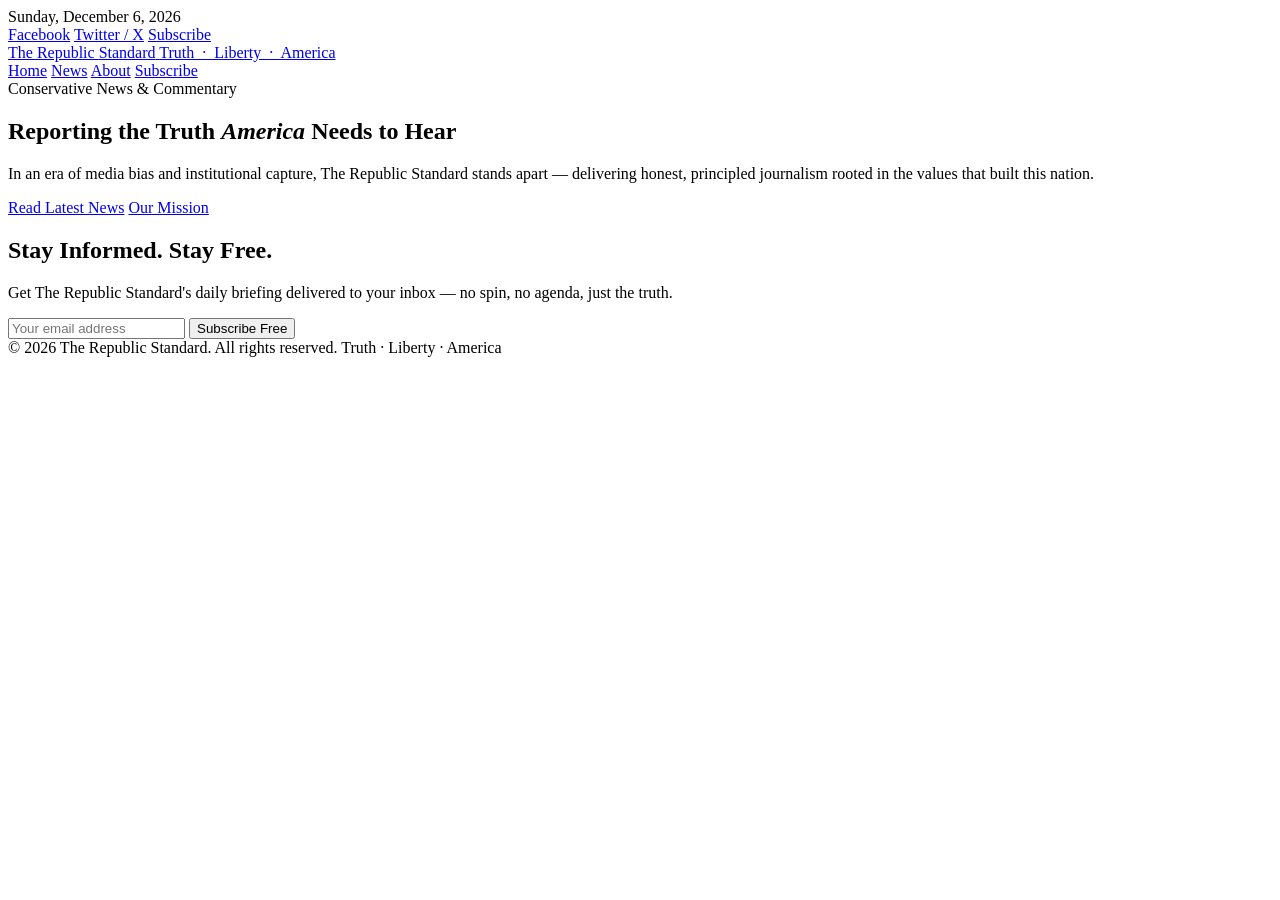
==== index.html @ 623a3241 "Add initial HTML structure for the website" ====
<!DOCTYPE html>
<html lang="en">
<head>
  <meta charset="UTF-8" />
  <meta name="viewport" content="width=device-width, initial-scale=1.0" />
  <title>The Republic Standard — Truth. Liberty. America.</title>
  <meta name="description" content="The Republic Standard delivers bold, unapologetic conservative news and commentary. Reporting the truth America needs to hear." />
  <meta property="og:title" content="The Republic Standard" />
  <meta property="og:description" content="Truth. Liberty. America." />
  <meta property="og:type" content="website" />
  <link rel="stylesheet" href="style.css" />
</head>
<body>

  <!-- TOP BAR -->
  <div class="top-bar">
    <div class="container">
      <span class="top-bar-date" id="topDate"></span>
      <div class="top-bar-social">
        <a href="https://www.facebook.com/TheRepublicStandard" target="_blank" rel="noopener">Facebook</a>
        <a href="https://twitter.com/RepublicStd" target="_blank" rel="noopener">Twitter / X</a>
        <a href="blog.html">Subscribe</a>
      </div>
    </div>
  </div>

  <!-- HEADER -->
  <header>
    <div class="header-inner">
      <a href="index.html" class="logo">
        <span class="logo-name">The Republic <span>Standard</span></span>
        <span class="logo-tagline">Truth &nbsp;·&nbsp; Liberty &nbsp;·&nbsp; America</span>
      </a>
      <nav id="mainNav">
        <a href="index.html" class="active">Home</a>
        <a href="blog.html">News</a>
        <a href="about.html">About</a>
        <a href="blog.html" class="nav-cta">Subscribe</a>
      </nav>
    </div>
  </header>

  <!-- HERO -->
  <section class="hero">
    <div class="container">
      <span class="hero-eyebrow">Conservative News &amp; Commentary</span>
      <h1>Reporting the Truth <em>America</em> Needs to Hear</h1>
      <div class="hero-divider"></div>
      <p class="hero-sub">In an era of media bias and institutional capture, The Republic Standard stands apart — delivering honest, principled journalism rooted in the values that built this nation.</p>
      <div class="hero-actions">
        <a href="blog.html" class="btn btn-primary">Read Latest News</a>
        <a href="about.html" class="btn btn-outline">Our Mission</a>
      </div>
    </div>
  </section>

  <!-- NEWSLETTER -->
  <section class="newsletter">
    <div class="container">
      <h2>Stay Informed. Stay Free.</h2>
      <p>Get The Republic Standard's daily briefing delivered to your inbox — no spin, no agenda, just the truth.</p>
      <form class="newsletter-form" onsubmit="e=>e.preventDefault()">
        <input type="email" placeholder="Your email address" required />
        <button type="submit">Subscribe Free</button>
      </form>
    </div>
  </section>

  <!-- FOOTER -->
  <footer>
    <div class="container">
      <div class="footer-bottom">
        <span>&copy; 2026 The Republic Standard. All rights reserved.</span>
        <span>Truth · Liberty · America</span>
      </div>
    </div>
  </footer>

  <script>
    document.getElementById('topDate').textContent = new Date().toLocaleDateString('en-US', { weekday:'long', year:'numeric', month:'long', day:'numeric' });
  </script>
</body>
</html>
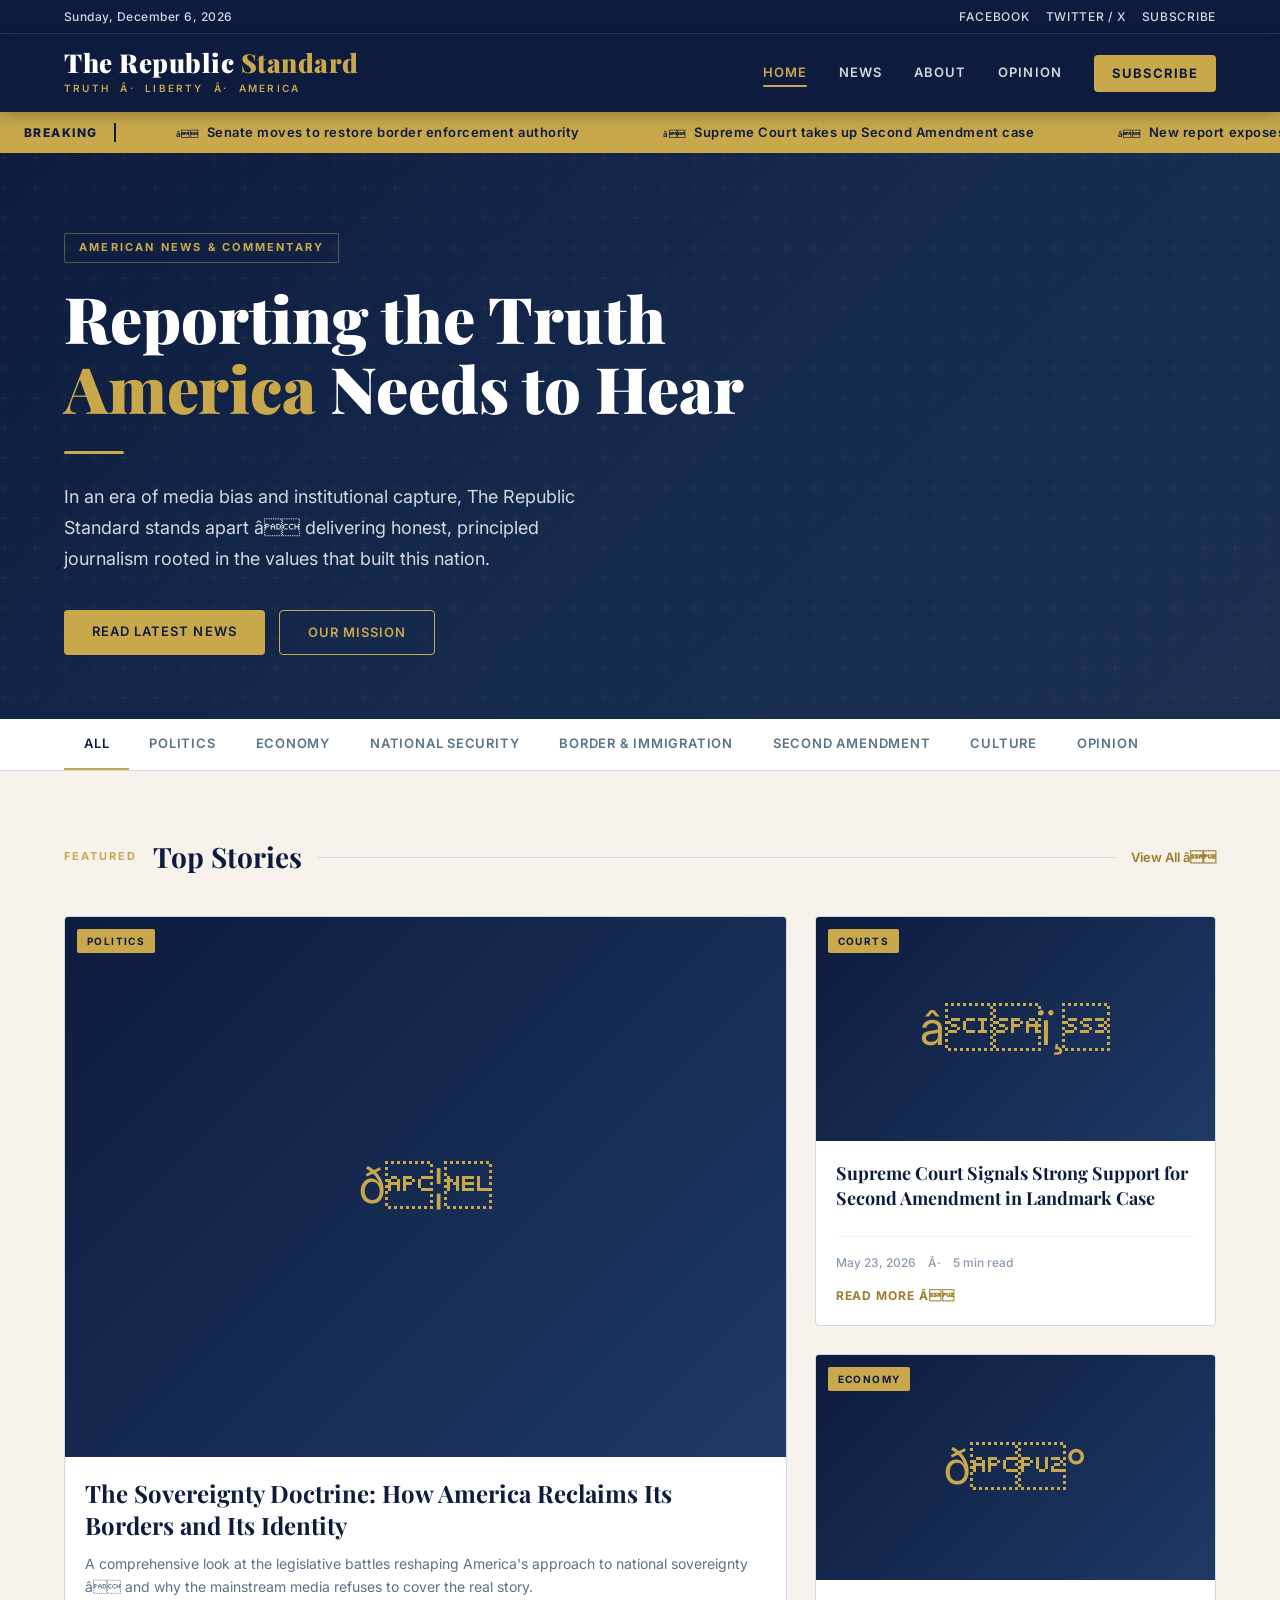
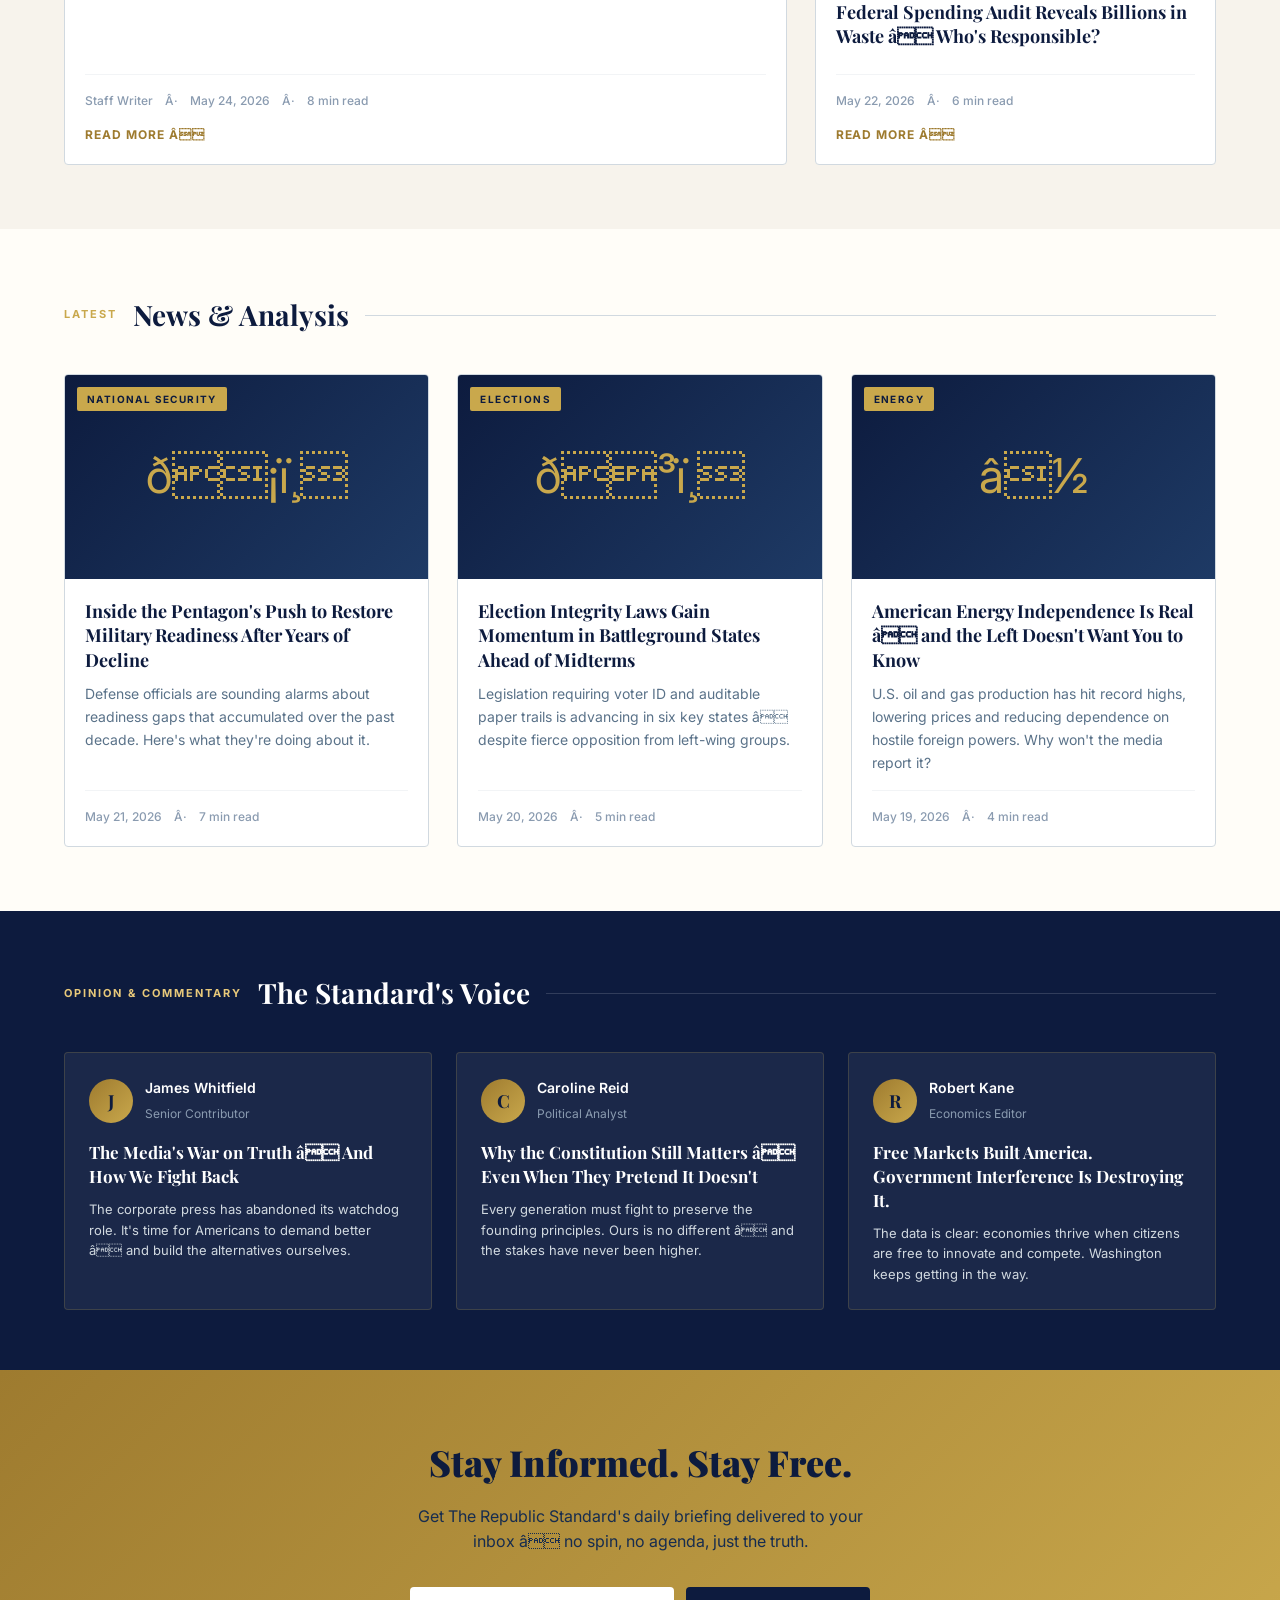
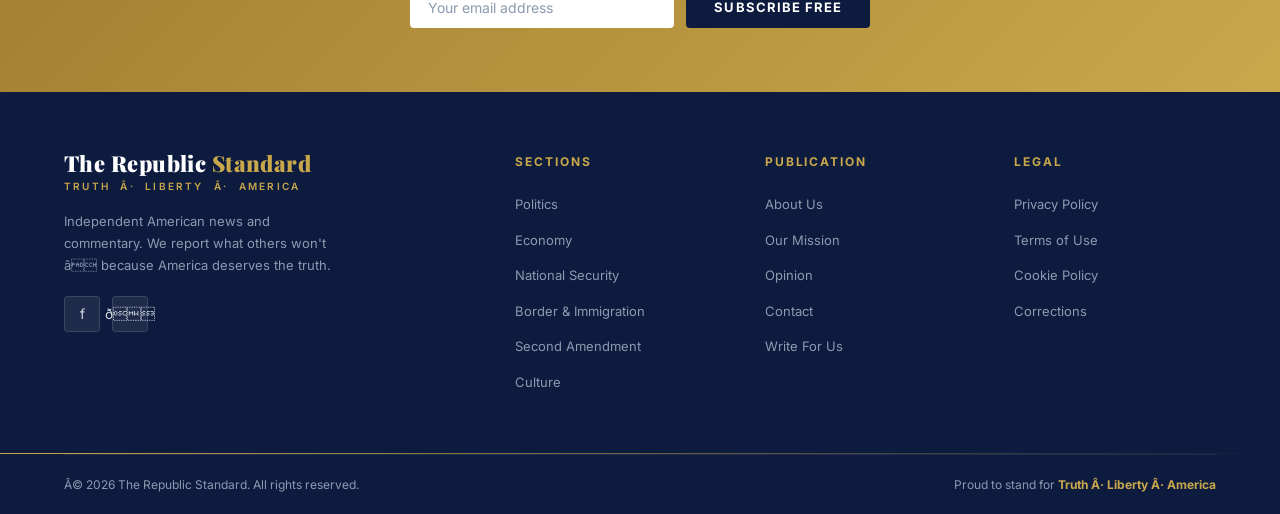
==== commit d9b0af02: "Revise HTML structure and content for clarity Updated title and description meta tags for clarity an" ====
--- a/index.html
+++ b/index.html
@@ -3,12 +3,14 @@
 <head>
   <meta charset="UTF-8" />
   <meta name="viewport" content="width=device-width, initial-scale=1.0" />
-  <title>The Republic Standard — Truth. Liberty. America.</title>
-  <meta name="description" content="The Republic Standard delivers bold, unapologetic conservative news and commentary. Reporting the truth America needs to hear." />
+  <title>The Republic Standard â Truth. Liberty. America.</title>
+  <meta name="description" content="The Republic Standard delivers bold, unapologetic American news and commentary. Reporting the truth America needs to hear." />
   <meta property="og:title" content="The Republic Standard" />
   <meta property="og:description" content="Truth. Liberty. America." />
   <meta property="og:type" content="website" />
   <link rel="stylesheet" href="style.css" />
+  <link rel="icon" href="data:image/svg+xml,<svg xmlns='http://www.w3.org/2000/svg' viewBox='0 0 100 100'><text y='.9em' font-size='90'>ð¦+</text></svg>" />
 </head>
 <body>
 
@@ -29,24 +31,50 @@
     <div class="header-inner">
       <a href="index.html" class="logo">
         <span class="logo-name">The Republic <span>Standard</span></span>
-        <span class="logo-tagline">Truth &nbsp;·&nbsp; Liberty &nbsp;·&nbsp; America</span>
+        <span class="logo-tagline">Truth &nbsp;Â·&nbsp; Liberty &nbsp;Â·&nbsp; America</span>
       </a>
+      <div class="hamburger" id="hamburger">
+        <span></span><span></span><span></span>
+      </div>
       <nav id="mainNav">
         <a href="index.html" class="active">Home</a>
         <a href="blog.html">News</a>
         <a href="about.html">About</a>
+        <a href="blog.html#opinion">Opinion</a>
         <a href="blog.html" class="nav-cta">Subscribe</a>
       </nav>
     </div>
   </header>
 
+  <!-- BREAKING TICKER -->
+  <div class="ticker">
+    <div style="display:flex;align-items:center;overflow:hidden;">
+      <span class="ticker-label">Breaking</span>
+      <div class="ticker-track" id="tickerTrack">
+        <span>Senate moves to restore border enforcement authority</span>
+        <span>Supreme Court takes up Second Amendment case</span>
+        <span>New report exposes government spending waste</span>
+        <span>Energy independence: U.S. production hits record high</span>
+        <span>Election integrity legislation advances in key states</span>
+        <span>Senate moves to restore border enforcement authority</span>
+        <span>Supreme Court takes up Second Amendment case</span>
+        <span>New report exposes government spending waste</span>
+        <span>Energy independence: U.S. production hits record high</span>
+        <span>Election integrity legislation advances in key states</span>
+      </div>
+    </div>
+  </div>
+
   <!-- HERO -->
   <section class="hero">
     <div class="container">
-      <span class="hero-eyebrow">Conservative News &amp; Commentary</span>
+      <span class="hero-eyebrow">American News &amp; Commentary</span>
       <h1>Reporting the Truth <em>America</em> Needs to Hear</h1>
       <div class="hero-divider"></div>
-      <p class="hero-sub">In an era of media bias and institutional capture, The Republic Standard stands apart — delivering honest, principled journalism rooted in the values that built this nation.</p>
+      <p class="hero-sub">
+        In an era of media bias and institutional capture, The Republic Standard stands apart â
+        delivering honest, principled journalism rooted in the values that built this nation.
+      </p>
       <div class="hero-actions">
         <a href="blog.html" class="btn btn-primary">Read Latest News</a>
         <a href="about.html" class="btn btn-outline">Our Mission</a>
@@ -54,12 +82,198 @@
     </div>
   </section>
 
+  <!-- CATEGORY TABS -->
+  <div class="cat-tabs">
+    <div class="cat-tabs-inner">
+      <div class="cat-tab active">All</div>
+      <div class="cat-tab">Politics</div>
+      <div class="cat-tab">Economy</div>
+      <div class="cat-tab">National Security</div>
+      <div class="cat-tab">Border & Immigration</div>
+      <div class="cat-tab">Second Amendment</div>
+      <div class="cat-tab">Culture</div>
+      <div class="cat-tab">Opinion</div>
+    </div>
+  </div>
+
+  <!-- FEATURED ARTICLES -->
+  <section class="section" style="background:var(--parchment)">
+    <div class="container">
+      <div class="section-header">
+        <span class="section-label">Featured</span>
+        <h2>Top Stories</h2>
+        <div class="section-header-line"></div>
+        <a href="blog.html" style="font-size:13px;font-weight:600;color:var(--gold-dark);white-space:nowrap;">View All â</a>
+      </div>
+
+      <div class="articles-grid featured-grid">
+        <!-- Main Feature -->
+        <div class="article-card featured-main">
+          <div class="article-img tall">
+            <div class="article-img-placeholder">ð¦+</div>
+            <span class="article-cat">Politics</span>
+          </div>
+          <div class="article-body">
+            <h3 class="large">The Sovereignty Doctrine: How America Reclaims Its Borders and Its Identity</h3>
+            <p>A comprehensive look at the legislative battles reshaping America's approach to national sovereignty â and why the mainstream media refuses to cover the real story.</p>
+            <div class="article-meta">
+              <span>Staff Writer</span>
+              <span class="dot"></span>
+              <span>May 24, 2026</span>
+              <span class="dot"></span>
+              <span>8 min read</span>
+            </div>
+            <a href="blog.html" class="read-more">Read More â</a>
+          </div>
+        </div>
+
+        <!-- Side Stories -->
+        <div class="article-card">
+          <div class="article-img">
+            <div class="article-img-placeholder">âï¸</div>
+            <span class="article-cat">Courts</span>
+          </div>
+          <div class="article-body">
+            <h3>Supreme Court Signals Strong Support for Second Amendment in Landmark Case</h3>
+            <div class="article-meta">
+              <span>May 23, 2026</span>
+              <span class="dot"></span>
+              <span>5 min read</span>
+            </div>
+            <a href="blog.html" class="read-more">Read More â</a>
+          </div>
+        </div>
+
+        <div class="article-card">
+          <div class="article-img">
+            <div class="article-img-placeholder">ð°</div>
+            <span class="article-cat">Economy</span>
+          </div>
+          <div class="article-body">
+            <h3>Federal Spending Audit Reveals Billions in Waste â Who's Responsible?</h3>
+            <div class="article-meta">
+              <span>May 22, 2026</span>
+              <span class="dot"></span>
+              <span>6 min read</span>
+            </div>
+            <a href="blog.html" class="read-more">Read More â</a>
+          </div>
+        </div>
+      </div>
+    </div>
+  </section>
+
+  <!-- LATEST NEWS GRID -->
+  <section class="section">
+    <div class="container">
+      <div class="section-header">
+        <span class="section-label">Latest</span>
+        <h2>News &amp; Analysis</h2>
+        <div class="section-header-line"></div>
+      </div>
+      <div class="articles-grid">
+        <div class="article-card">
+          <div class="article-img">
+            <div class="article-img-placeholder">ð¡ï¸</div>
+            <span class="article-cat">National Security</span>
+          </div>
+          <div class="article-body">
+            <h3>Inside the Pentagon's Push to Restore Military Readiness After Years of Decline</h3>
+            <p>Defense officials are sounding alarms about readiness gaps that accumulated over the past decade. Here's what they're doing about it.</p>
+            <div class="article-meta">
+              <span>May 21, 2026</span>
+              <span class="dot"></span>
+              <span>7 min read</span>
+            </div>
+          </div>
+        </div>
+        <div class="article-card">
+          <div class="article-img">
+            <div class="article-img-placeholder">ð³ï¸</div>
+            <span class="article-cat">Elections</span>
+          </div>
+          <div class="article-body">
+            <h3>Election Integrity Laws Gain Momentum in Battleground States Ahead of Midterms</h3>
+            <p>Legislation requiring voter ID and auditable paper trails is advancing in six key states â despite fierce opposition from left-wing groups.</p>
+            <div class="article-meta">
+              <span>May 20, 2026</span>
+              <span class="dot"></span>
+              <span>5 min read</span>
+            </div>
+          </div>
+        </div>
+        <div class="article-card">
+          <div class="article-img">
+            <div class="article-img-placeholder">â½</div>
+            <span class="article-cat">Energy</span>
+          </div>
+          <div class="article-body">
+            <h3>American Energy Independence Is Real â and the Left Doesn't Want You to Know</h3>
+            <p>U.S. oil and gas production has hit record highs, lowering prices and reducing dependence on hostile foreign powers. Why won't the media report it?</p>
+            <div class="article-meta">
+              <span>May 19, 2026</span>
+              <span class="dot"></span>
+              <span>4 min read</span>
+            </div>
+          </div>
+        </div>
+      </div>
+    </div>
+  </section>
+
+  <!-- OPINION STRIP -->
+  <section class="opinion-strip" id="opinion">
+    <div class="container">
+      <div class="section-header">
+        <span class="section-label">Opinion &amp; Commentary</span>
+        <h2>The Standard's Voice</h2>
+        <div class="section-header-line"></div>
+      </div>
+      <div class="opinion-grid">
+        <div class="opinion-card">
+          <div class="opinion-author">
+            <div class="author-avatar">J</div>
+            <div class="author-info">
+              <strong>James Whitfield</strong>
+              <span>Senior Contributor</span>
+            </div>
+          </div>
+          <h4>The Media's War on Truth â And How We Fight Back</h4>
+          <p>The corporate press has abandoned its watchdog role. It's time for Americans to demand better â and build the alternatives ourselves.</p>
+        </div>
+        <div class="opinion-card">
+          <div class="opinion-author">
+            <div class="author-avatar">C</div>
+            <div class="author-info">
+              <strong>Caroline Reid</strong>
+              <span>Political Analyst</span>
+            </div>
+          </div>
+          <h4>Why the Constitution Still Matters â Even When They Pretend It Doesn't</h4>
+          <p>Every generation must fight to preserve the founding principles. Ours is no different â and the stakes have never been higher.</p>
+        </div>
+        <div class="opinion-card">
+          <div class="opinion-author">
+            <div class="author-avatar">R</div>
+            <div class="author-info">
+              <strong>Robert Kane</strong>
+              <span>Economics Editor</span>
+            </div>
+          </div>
+          <h4>Free Markets Built America. Government Interference Is Destroying It.</h4>
+          <p>The data is clear: economies thrive when citizens are free to innovate and compete. Washington keeps getting in the way.</p>
+        </div>
+      </div>
+    </div>
+  </section>
+
   <!-- NEWSLETTER -->
   <section class="newsletter">
     <div class="container">
       <h2>Stay Informed. Stay Free.</h2>
-      <p>Get The Republic Standard's daily briefing delivered to your inbox — no spin, no agenda, just the truth.</p>
-      <form class="newsletter-form" onsubmit="e=>e.preventDefault()">
+      <p>Get The Republic Standard's daily briefing delivered to your inbox â no spin, no agenda, just the truth.</p>
+      <form class="newsletter-form" onsubmit="handleSubscribe(event)">
         <input type="email" placeholder="Your email address" required />
         <button type="submit">Subscribe Free</button>
       </form>
@@ -69,15 +283,78 @@
   <!-- FOOTER -->
   <footer>
     <div class="container">
+      <div class="footer-grid">
+        <div class="footer-brand">
+          <a href="index.html" class="logo">
+            <span class="logo-name">The Republic <span>Standard</span></span>
+            <span class="logo-tagline">Truth &nbsp;Â·&nbsp; Liberty &nbsp;Â·&nbsp; America</span>
+          </a>
+          <p>Independent American news and commentary. We report what others won't â because America deserves the truth.</p>
+          <div class="footer-social">
+            <a href="https://www.facebook.com/TheRepublicStandard" target="_blank" rel="noopener" title="Facebook">f</a>
+            <a href="https://twitter.com/RepublicStd" target="_blank" rel="noopener" title="Twitter/X">ð</a>
+          </div>
+        </div>
+        <div class="footer-col">
+          <h4>Sections</h4>
+          <ul>
+            <li><a href="blog.html">Politics</a></li>
+            <li><a href="blog.html">Economy</a></li>
+            <li><a href="blog.html">National Security</a></li>
+            <li><a href="blog.html">Border &amp; Immigration</a></li>
+            <li><a href="blog.html">Second Amendment</a></li>
+            <li><a href="blog.html">Culture</a></li>
+          </ul>
+        </div>
+        <div class="footer-col">
+          <h4>Publication</h4>
+          <ul>
+            <li><a href="about.html">About Us</a></li>
+            <li><a href="about.html#mission">Our Mission</a></li>
+            <li><a href="blog.html#opinion">Opinion</a></li>
+            <li><a href="about.html#contact">Contact</a></li>
+            <li><a href="about.html#contact">Write For Us</a></li>
+          </ul>
+        </div>
+        <div class="footer-col">
+          <h4>Legal</h4>
+          <ul>
+            <li><a href="#">Privacy Policy</a></li>
+            <li><a href="#">Terms of Use</a></li>
+            <li><a href="#">Cookie Policy</a></li>
+            <li><a href="#">Corrections</a></li>
+          </ul>
+        </div>
+      </div>
+    </div>
+    <div class="divider"></div>
+    <div class="container">
       <div class="footer-bottom">
-        <span>&copy; 2026 The Republic Standard. All rights reserved.</span>
-        <span>Truth · Liberty · America</span>
+        <span>Â© <span id="year"></span> The Republic Standard. All rights reserved.</span>
+        <span>Proud to stand for <strong style="color:var(--gold)">Truth Â· Liberty Â· America</strong></span>
       </div>
     </div>
   </footer>
 
   <script>
-    document.getElementById('topDate').textContent = new Date().toLocaleDateString('en-US', { weekday:'long', year:'numeric', month:'long', day:'numeric' });
+    // Date
+    const d = new Date();
+    document.getElementById('topDate').textContent = d.toLocaleDateString('en-US', { weekday:'long', year:'numeric', month:'long', day:'numeric' });
+    document.getElementById('year').textContent = d.getFullYear();
+
+    // Hamburger
+    document.getElementById('hamburger').addEventListener('click', () => {
+      document.getElementById('mainNav').classList.toggle('open');
+    });
+
+    // Subscribe
+    function handleSubscribe(e) {
+      e.preventDefault();
+      const btn = e.target.querySelector('button');
+      btn.textContent = 'â Subscribed!';
+      btn.style.background = '#162C4F';
+      setTimeout(() => { btn.textContent = 'Subscribe Free'; btn.style.background = ''; }, 3000);
+    }
   </script>
 </body>
 </html>
--- a/style.css
+++ b/style.css
@@ -0,0 +1,890 @@
+/* =============================================
+   THE REPUBLIC STANDARD â Global Stylesheet
+   ============================================= */
+
+@import url('https://fonts.googleapis.com/css2?family=Playfair+Display:ital,wght@0,400;0,600;0,700;0,900;1,400;1,700&family=Inter:wght@300;400;500;600;700&family=Source+Serif+4:ital,wght@0,400;0,600;1,400&display=swap');
+
+/* ---------- CSS Variables ---------- */
+:root {
+  --navy:       #0D1B3E;
+  --navy-mid:   #162C4F;
+  --navy-light: #1E3A65;
+  --gold:       #C9A84C;
+  --gold-light: #E8C97A;
+  --gold-dark:  #9E7B2F;
+  --parchment:  #F7F3EC;
+  --cream:      #FFFDF8;
+  --white:      #FFFFFF;
+  --gray-100:   #F2F4F6;
+  --gray-300:   #D1D9E0;
+  --gray-500:   #8A9BB0;
+  --gray-700:   #3D5166;
+  --text:       #1A2B3C;
+  --text-light: #5A7289;
+
+  --font-serif: 'Playfair Display', Georgia, 'Times New Roman', serif;
+  --font-body:  'Inter', system-ui, -apple-system, sans-serif;
+  --font-read:  'Source Serif 4', Georgia, serif;
+
+  --max-w: 1200px;
+  --radius: 4px;
+  --shadow: 0 2px 12px rgba(11,31,58,0.10);
+  --shadow-lg: 0 8px 32px rgba(11,31,58,0.16);
+}
+
+/* ---------- Reset ---------- */
+*, *::before, *::after { box-sizing: border-box; margin: 0; padding: 0; }
+html { scroll-behavior: smooth; }
+body {
+  font-family: var(--font-body);
+  background: var(--cream);
+  color: var(--text);
+  line-height: 1.6;
+  font-size: 16px;
+}
+img { max-width: 100%; height: auto; display: block; }
+a { color: inherit; text-decoration: none; }
+ul { list-style: none; }
+
+/* ---------- Utility ---------- */
+.container { max-width: var(--max-w); margin: 0 auto; padding: 0 24px; }
+.section-label {
+  font-family: var(--font-body);
+  font-size: 11px;
+  font-weight: 700;
+  letter-spacing: 0.18em;
+  text-transform: uppercase;
+  color: var(--gold);
+}
+.divider {
+  height: 1px;
+  background: linear-gradient(90deg, var(--gold) 0%, transparent 100%);
+  margin: 0;
+}
+.btn {
+  display: inline-block;
+  padding: 11px 28px;
+  font-family: var(--font-body);
+  font-size: 13px;
+  font-weight: 600;
+  letter-spacing: 0.08em;
+  text-transform: uppercase;
+  border-radius: var(--radius);
+  cursor: pointer;
+  transition: all 0.2s ease;
+  border: none;
+}
+.btn-primary {
+  background: var(--gold);
+  color: var(--navy);
+}
+.btn-primary:hover { background: var(--gold-light); transform: translateY(-1px); box-shadow: var(--shadow); }
+.btn-outline {
+  background: transparent;
+  color: var(--gold);
+  border: 1.5px solid var(--gold);
+}
+.btn-outline:hover { background: var(--gold); color: var(--navy); }
+.btn-white {
+  background: var(--white);
+  color: var(--navy);
+}
+.btn-white:hover { background: var(--gold); }
+
+/* ============================================================
+   TOP BAR (date + social strip)
+   ============================================================ */
+.top-bar {
+  background: var(--navy);
+  color: var(--gray-300);
+  font-size: 12px;
+  padding: 7px 0;
+  border-bottom: 1px solid var(--navy-light);
+}
+.top-bar .container {
+  display: flex;
+  justify-content: space-between;
+  align-items: center;
+}
+.top-bar-date { font-weight: 500; letter-spacing: 0.04em; }
+.top-bar-social { display: flex; gap: 16px; }
+.top-bar-social a {
+  color: var(--gray-300);
+  font-size: 12px;
+  font-weight: 500;
+  letter-spacing: 0.06em;
+  text-transform: uppercase;
+  transition: color 0.2s;
+}
+.top-bar-social a:hover { color: var(--gold); }
+
+/* ============================================================
+   HEADER / NAV
+   ============================================================ */
+header {
+  background: var(--navy);
+  position: sticky;
+  top: 0;
+  z-index: 100;
+  box-shadow: 0 2px 16px rgba(0,0,0,0.3);
+}
+.header-inner {
+  display: flex;
+  align-items: center;
+  justify-content: space-between;
+  padding: 16px 24px;
+  max-width: var(--max-w);
+  margin: 0 auto;
+}
+.logo {
+  display: flex;
+  flex-direction: column;
+  align-items: flex-start;
+}
+.logo-name {
+  font-family: var(--font-serif);
+  font-size: 26px;
+  font-weight: 900;
+  color: var(--white);
+  letter-spacing: 0.02em;
+  line-height: 1;
+}
+.logo-name span { color: var(--gold); }
+.logo-tagline {
+  font-size: 10px;
+  font-weight: 600;
+  letter-spacing: 0.22em;
+  text-transform: uppercase;
+  color: var(--gold);
+  margin-top: 4px;
+}
+nav { display: flex; gap: 32px; align-items: center; }
+nav a {
+  font-size: 13px;
+  font-weight: 600;
+  letter-spacing: 0.08em;
+  text-transform: uppercase;
+  color: var(--gray-300);
+  transition: color 0.2s;
+  position: relative;
+  padding-bottom: 2px;
+}
+nav a:hover, nav a.active { color: var(--gold); }
+nav a.active::after {
+  content: '';
+  position: absolute;
+  bottom: -2px;
+  left: 0; right: 0;
+  height: 2px;
+  background: var(--gold);
+  border-radius: 2px;
+}
+.nav-cta {
+  background: var(--gold) !important;
+  color: var(--navy) !important;
+  padding: 8px 18px;
+  border-radius: var(--radius);
+  font-weight: 700 !important;
+}
+.nav-cta:hover { background: var(--gold-light) !important; }
+.hamburger { display: none; flex-direction: column; gap: 5px; cursor: pointer; }
+.hamburger span { display: block; width: 24px; height: 2px; background: var(--white); border-radius: 2px; }
+
+/* ============================================================
+   HERO â HOMEPAGE
+   ============================================================ */
+.hero {
+  background: linear-gradient(135deg, var(--navy) 0%, var(--navy-mid) 60%, #1a2f50 100%);
+  padding: 80px 0 64px;
+  position: relative;
+  overflow: hidden;
+}
+.hero::before {
+  content: '';
+  position: absolute;
+  inset: 0;
+  background: url("data:image/svg+xml,%3Csvg width='60' height='60' viewBox='0 0 60 60' xmlns='http://www.w3.org/2000/svg'%3E%3Cg fill='none' fill-rule='evenodd'%3E%3Cg fill='%23C9A84C' fill-opacity='0.04'%3E%3Cpath d='M36 34v-4h-2v4h-4v2h4v4h2v-4h4v-2h-4zm0-30V0h-2v4h-4v2h4v4h2V6h4V4h-4zM6 34v-4H4v4H0v2h4v4h2v-4h4v-2H6zM6 4V0H4v4H0v2h4v4h2V6h4V4H6z'/%3E%3C/g%3E%3C/g%3E%3C/svg%3E");
+}
+.hero .container { position: relative; z-index: 1; }
+.hero-eyebrow {
+  display: inline-block;
+  font-size: 11px;
+  font-weight: 700;
+  letter-spacing: 0.2em;
+  text-transform: uppercase;
+  color: var(--gold);
+  border: 1px solid rgba(201,168,76,0.4);
+  padding: 5px 14px;
+  border-radius: 2px;
+  margin-bottom: 20px;
+}
+.hero h1 {
+  font-family: var(--font-serif);
+  font-size: clamp(36px, 5vw, 64px);
+  font-weight: 900;
+  color: var(--white);
+  line-height: 1.1;
+  max-width: 760px;
+  margin-bottom: 20px;
+}
+.hero h1 em { color: var(--gold); font-style: normal; }
+.hero-sub {
+  font-size: 18px;
+  color: var(--gray-300);
+  max-width: 540px;
+  line-height: 1.7;
+  margin-bottom: 36px;
+}
+.hero-actions { display: flex; gap: 14px; flex-wrap: wrap; }
+.hero-divider {
+  width: 60px;
+  height: 3px;
+  background: var(--gold);
+  margin: 28px 0;
+  border-radius: 2px;
+}
+
+/* ============================================================
+   BREAKING TICKER
+   ============================================================ */
+.ticker {
+  background: var(--gold);
+  color: var(--navy);
+  padding: 10px 0;
+  overflow: hidden;
+  white-space: nowrap;
+}
+.ticker-label {
+  display: inline-block;
+  font-weight: 800;
+  font-size: 12px;
+  letter-spacing: 0.12em;
+  text-transform: uppercase;
+  margin-right: 20px;
+  padding: 0 16px 0 24px;
+  border-right: 2px solid var(--navy);
+  color: var(--navy);
+}
+.ticker-track {
+  display: inline-block;
+  animation: ticker-scroll 30s linear infinite;
+  font-size: 13px;
+  font-weight: 600;
+  letter-spacing: 0.04em;
+}
+.ticker-track span { margin: 0 40px; }
+.ticker-track span::before { content: 'â '; font-size: 8px; margin-right: 6px; }
+@keyframes ticker-scroll {
+  0%   { transform: translateX(0); }
+  100% { transform: translateX(-50%); }
+}
+
+/* ============================================================
+   FEATURED SECTION
+   ============================================================ */
+.section { padding: 64px 0; }
+.section-header {
+  display: flex;
+  align-items: center;
+  gap: 16px;
+  margin-bottom: 36px;
+}
+.section-header h2 {
+  font-family: var(--font-serif);
+  font-size: 28px;
+  font-weight: 700;
+  color: var(--navy);
+}
+.section-header-line {
+  flex: 1;
+  height: 1px;
+  background: var(--gray-300);
+}
+
+/* Article Card */
+.articles-grid {
+  display: grid;
+  grid-template-columns: repeat(3, 1fr);
+  gap: 28px;
+}
+.articles-grid.featured-grid {
+  grid-template-columns: 1.8fr 1fr;
+  gap: 28px;
+}
+ .articles-grid.featured-grid .featured-main {
+  grid-row: span 2;
+}
+
+.article-card {
+  background: var(--white);
+  border: 1px solid var(--gray-300);
+  border-radius: var(--radius);
+  overflow: hidden;
+  transition: box-shadow 0.25s, transform 0.25s;
+  display: flex;
+  flex-direction: column;
+}
+
+.article-card:hover { box-shadow: var(--shadow-lg); transform: translateY(-2px); }
+
+.article-img {
+  width: 100%;
+  aspect-ratio: 16/9;
+  background: var(--navy);
+  position: relative;
+  overflow: hidden;
+}
+.article-img.tall { aspect-ratio: 4/3; }
+.article-img-placeholder {
+  width: 100%; height: 100%;
+  display: flex;
+  align-items: center;
+  justify-content: center;
+  font-size: 48px;
+  background: linear-gradient(135deg, var(--navy) 0%, var(--navy-light) 100%);
+  color: var(--gold);
+}
+.article-cat {
+  position: absolute;
+  top: 12px; left: 12px;
+  background: var(--gold);
+  color: var(--navy);
+  font-size: 10px;
+  font-weight: 700;
+  letter-spacing: 0.14em;
+  text-transform: uppercase;
+  padding: 4px 10px;
+  border-radius: 2px;
+}
+
+.article-body { padding: 20px; flex: 1; display: flex; flex-direction: column; }
+.article-body h3 {
+  font-family: var(--font-serif);
+  font-size: 18px;
+  font-weight: 700;
+  color: var(--navy);
+  line-height: 1.35;
+  margin-bottom: 10px;
+}
+.article-body h3.large { font-size: 24px; }
+.article-body p {
+  font-size: 14px;
+  color: var(--text-light);
+  line-height: 1.65;
+  flex: 1;
+}
+.article-meta {
+  display: flex;
+  align-items: center;
+  gap: 12px;
+  margin-top: 16px;
+  padding-top: 16px;
+  border-top: 1px solid var(--gray-100);
+  font-size: 12px;
+  color: var(--gray-500);
+  font-weight: 500;
+}
+.article-meta .dot::before { content: 'Â·'; margin-right: 0; }
+.read-more {
+  font-size: 12px;
+  font-weight: 700;
+  letter-spacing: 0.08em;
+  text-transform: uppercase;
+  color: var(--gold-dark);
+  margin-top: 14px;
+  display: inline-flex;
+  align-items: center;
+  gap: 6px;
+  transition: gap 0.2s;
+}
+.read-more:hover { gap: 10px; }
+
+/* ============================================================
+   OPINION / COLUMN STRIP
+5 ============================================================ */
+.opinion-strip {
+  background: var(--navy);
+  padding: 60px 0;
+}
+.opinion-strip .section-header h2 { color: var(--white); }
+.opinion-strip .section-header-line { background: rgba(255,255,255,0.15); }
+.opinion-strip .section-label { color: var(--gold-light); }
+
+.opinion-grid {
+  display: grid;
+  grid-template-columns: repeat(3, 1fr);
+  gap: 24px;
+}
+.opinion-card {
+  background: rgba(255,255,255,0.06);
+  border: 1px solid rgba(201,168,76,0.2);
+  border-radius: var(--radius);
+  padding: 24px;
+  transition: background 0.2s;
+}
+.opinion-card:hover { background: rgba(255,255,255,0.1); }
+.opinion-author {
+  display: flex;
+  align-items: center;
+  gap: 12px;
+  margin-bottom: 16px;
+}
+.author-avatar {
+  width: 44px; height: 44px;
+  border-radius: 50%;
+  background: linear-gradient(135deg, var(--gold-dark), var(--gold));
+  display: flex;
+  align-items: center;
+  justify-content: center;
+  font-family: var(--font-serif);
+  font-size: 18px;
+  font-weight: 700;
+  color: var(--navy);
+  flex-shrink: 0;
+}
+.author-info strong {
+  display: block;
+  font-size: 14px;
+  font-weight: 600;
+  color: var(--white);
+}
+.author-info span {
+  font-size: 12px;
+  color: var(--gray-500);
+}
+.opinion-card h4 {
+  font-family: var(--font-serif);
+  font-size: 17px;
+  font-weight: 700;
+  color: var(--white);
+  line-height: 1.4;
+  margin-bottom: 10px;
+}
+.opinion-card p { font-size: 13px; color: var(--gray-300); line-height: 1.6; }
+
+/* ============================================================
+   NEWSLETTER CTA
+   ============================================================ */
+.newsletter {
+  background: linear-gradient(135deg, var(--gold-dark) 0%, var(--gold) 100%);
+  padding: 64px 0;
+  text-align: center;
+}
+.newsletter h2 {
+  font-family: var(--font-serif);
+  font-size: 36px;
+  font-weight: 900;
+  color: var(--navy);
+  margin-bottom: 12px;
+}
+.newsletter p {
+  font-size: 16px;
+  color: var(--navy-mid);
+  margin-bottom: 32px;
+  max-width: 480px;
+  margin-left: auto;
+  margin-right: auto;
+}
+.newsletter-form {
+  display: flex;
+  gap: 12px;
+  max-width: 460px;
+  margin: 0 auto;
+  justify-content: center;
+}
+.newsletter-form input {
+  flex: 1;
+  padding: 12px 18px;
+  border: none;
+  border-radius: var(--radius);
+  font-size: 14px;
+  font-family: var(--font-body);
+  outline: none;
+}
+.newsletter-form input::placeholder { color: var(--gray-500); }
+.newsletter-form button {
+  padding: 12px 28px;
+  background: var(--navy);
+  color: var(--white);
+  border: none;
+  border-radius: var(--radius);
+  font-size: 13px;
+  font-weight: 700;
+  letter-spacing: 0.08em;
+  text-transform: uppercase;
+  cursor: pointer;
+  transition: background 0.2s;
+  font-family: var(--font-body);
+}
+.newsletter-form button:hover { background: var(--navy-light); }
+
+/* ============================================================
+   ABOUT PAGE
+   ============================================================ */
+.page-hero {
+  background: linear-gradient(135deg, var(--navy) 0%, var(--navy-mid) 100%);
+  padding: 72px 0;
+  text-align: center;
+}
+.page-hero .section-label { display: block; margin-bottom: 16px; }
+.page-hero h1 {
+  font-family: var(--font-serif);
+  font-size: clamp(32px, 5vw, 52px);
+  font-weight: 900;
+  color: var(--white);
+  margin-bottom: 16px;
+}
+.page-hero p {
+  font-size: 18px;
+  color: var(--gray-300);
+  max-width: 600px;
+  margin: 0 auto;
+  line-height: 1.7;
+}
+
+.about-content { padding: 80px 0; }
+.about-grid {
+  display: grid;
+  grid-template-columns: 1fr 1fr;
+  gap: 80px;
+  align-items: start;
+}
+.about-text h2 {
+  font-family: var(--font-serif);
+  font-size: 32px;
+  font-weight: 700;
+  color: var(--navy);
+  margin-bottom: 20px;
+  line-height: 1.2;
+}
+.about-text p {
+  font-family: var(--font-read);
+  font-size: 17px;
+  color: var(--text);
+  line-height: 1.8;
+  margin-bottom: 20px;
+}
+.about-text .gold-line {
+  width: 48px; height: 3px;
+  background: var(--gold);
+  margin-bottom: 28px;
+  border-radius: 2px;
+}
+
+.values-card {
+  background: var(--navy);
+  border-radius: var(--radius);
+  padding: 40px;
+  color: var(--white);
+}
+.values-card h3 {
+  font-family: var(--font-serif);
+  font-size: 22px;
+  color: var(--gold);
+  margin-bottom: 28px;
+}
+.value-item {
+  display: flex;
+  gap: 16px;
+  margin-bottom: 24px;
+  padding-bottom: 24px;
+  border-bottom: 1px solid rgba(255,255,255,0.1);
+}
+.value-item:last-child { border-bottom: none; margin-bottom: 0; padding-bottom: 0; }
+.value-icon {
+  width: 40px; height: 40px;
+  background: rgba(201,168,76,0.15);
+  border: 1px solid rgba(201,168,76,0.3);
+  border-radius: var(--radius);
+  display: flex;
+  align-items: center;
+  justify-content: center;
+  font-size: 18px;
+  flex-shrink: 0;
+}
+.value-item strong { display: block; font-size: 15px; font-weight: 600; color: var(--white); margin-bottom: 4px; }
+.value-item p { font-size: 13px; color: var(--gray-300); line-height: 1.5; margin: 0; }
+
+.mission-strip {
+  background: var(--parchment);
+  padding: 80px 0;
+  text-align: center;
+}
+.mission-strip blockquote {
+  font-family: var(--font-serif);
+  font-size: clamp(22px, 3vw, 36px);
+  font-weight: 700;
+  color: var(--navy);
+  max-width: 800px;
+  margin: 0 auto 24px;
+  line-height: 1.4;
+  font-style: italic;
+}
+.mission-strip cite {
+  font-size: 13px;
+  font-weight: 600;
+  letter-spacing: 0.14em;
+  text-transform: uppercase;
+  color: var(--gold-dark);
+  font-style: normal;
+}
+
+/* ============================================================
+   BLOG PAGE
+   ============================================================ */
+.blog-header {
+  background: linear-gradient(135deg, var(--navy) 0%, var(--navy-mid) 100%);
+  padding: 60px 0;
+}
+.blog-header h1 {
+  font-family: var(--font-serif);
+  font-size: 48px;
+  font-weight: 900;
+  color: var(--white);
+  margin-bottom: 8px;
+}
+.blog-header p { font-size: 16px; color: var(--gray-300); }
+
+.blog-layout {
+  padding: 60px 0;
+  display: grid;
+  grid-template-columns: 1fr 320px;
+  gap: 48px;
+  max-width: var(--max-w);
+  margin: 0 auto;
+  padding-left: 24px;
+  padding-right: 24px;
+}
+.blog-list { display: flex; flex-direction: column; gap: 28px; }
+.blog-card {
+  background: var(--white);
+  border: 1px solid var(--gray-300);
+  border-radius: var(--radius);
+  display: grid;
+  grid-template-columns: 240px 1fr;
+  overflow: hidden;
+  transition: box-shadow 0.25s, transform 0.25s;
+}
+.blog-card:hover { box-shadow: var(--shadow-lg); transform: translateY(-2px); }
+.blog-card-img {
+  background: var(--navy);
+  min-height: 180px;
+  display: flex;
+  align-items: center;
+  justify-content: center;
+  font-size: 42px;
+  color: var(--gold);
+}
+.blog-card-body { padding: 24px; }
+.blog-card-cat {
+  font-size: 11px;
+  font-weight: 700;
+  letter-spacing: 0.14em;
+  text-transform: uppercase;
+  color: var(--gold-dark);
+  margin-bottom: 8px;
+}
+.blog-card-body h2 {
+  font-family: var(--font-serif);
+  font-size: 22px;
+  font-weight: 700;
+  color: var(--navy);
+  line-height: 1.3;
+  margin-bottom: 10px;
+}
+.blog-card-body p {
+  font-size: 14px;
+  color: var(--text-light);
+  line-height: 1.65;
+  margin-bottom: 16px;
+}
+.blog-card-meta { font-size: 12px; color: var(--gray-500); display: flex; gap: 12px; flex-wrap: wrap; }
+
+/* Sidebar */
+.sidebar {}
+.sidebar-widget {
+  background: var(--white);
+  border: 1px solid var(--gray-300);
+  border-radius: var(--radius);
+  padding: 24px;
+  margin-bottom: 24px;
+}
+.sidebar-widget h3 {
+  font-family: var(--font-serif);
+  font-size: 18px;
+  font-weight: 700;
+  color: var(--navy);
+  margin-bottom: 4px;
+}
+.sidebar-divider {
+  width: 32px; height: 2px;
+  background: var(--gold);
+  margin: 10px 0 18px;
+  border-radius: 1px;
+}
+.sidebar-cat {
+  display: flex;
+  justify-content: space-between;
+  align-items: center;
+  padding: 10px 0;
+  border-bottom: 1px solid var(--gray-100);
+  font-size: 14px;
+  color: var(--navy);
+  font-weight: 500;
+  cursor: pointer;
+}
+.sidebar-cat:last-child { border-bottom: none; }
+.sidebar-cat span { font-size: 12px; color: var(--gray-500); }
+.sidebar-cat:hover { color: var(--gold-dark); }
+
+.sidebar-newsletter { background: var(--navy); color: var(--white); }
+.sidebar-newsletter h3 { color: var(--gold); }
+.sidebar-newsletter p { font-size: 13px; color: var(--gray-300); line-height: 1.5; margin-bottom: 14px; }
+.sidebar-newsletter input {
+  width: 100%;
+  padding: 10px 14px;
+  background: rgba(255,255,255,0.1);
+  border: 1px solid rgba(201,168,76,0.3);
+  border-radius: var(--radius);
+  color: var(--white);
+  font-size: 13px;
+  font-family: var(--font-body);
+  margin-bottom: 10px;
+  outline: none;
+}
+.sidebar-newsletter input::placeholder { color: var(--gray-500); }
+.sidebar-newsletter button {
+  width: 100%;
+  padding: 10px;
+  background: var(--gold);
+  border: none;
+  border-radius: var(--radius);
+  color: var(--navy);
+  font-size: 12px;
+  font-weight: 700;
+  letter-spacing: 0.1em;
+  text-transform: uppercase;
+  cursor: pointer;
+  font-family: var(--font-body);
+}
+
+/* ============================================================
+   FOOTER
+   ============================================================ */
+footer {
+  background: var(--navy);
+  color: var(--gray-300);
+  padding: 60px 0 0;
+}
+.footer-grid {
+  display: grid;
+  grid-template-columns: 2fr 1fr 1fr 1fr;
+  gap: 48px;
+  margin-bottom: 48px;
+}
+.footer-brand .logo-name { font-size: 22px; }
+.footer-brand p {
+  font-size: 13px;
+  color: var(--gray-500);
+  line-height: 1.7;
+  margin: 16px 0 20px;
+  max-width: 280px;
+}
+.footer-social { display: flex; gap: 12px; }
+.footer-social a {
+  width: 36px; height: 36px;
+  background: rgba(255,255,255,0.07);
+  border: 1px solid rgba(255,255,255,0.12);
+  border-radius: var(--radius);
+  display: flex;
+  align-items: center;
+  justify-content: center;
+  font-size: 14px;
+  color: var(--gray-300);
+  transition: all 0.2s;
+}
+.footer-social a:hover { background: var(--gold); color: var(--navy); border-color: var(--gold); }
+
+.footer-col h4 {
+  font-size: 12px;
+  font-weight: 700;
+  letter-spacing: 0.16em;
+  text-transform: uppercase;
+  color: var(--gold);
+  margin-bottom: 20px;
+}
+.footer-col ul li { margin-bottom: 10px; }
+.footer-col ul li a {
+  font-size: 13px;
+  color: var(--gray-500);
+  transition: color 0.2s;
+}
+.footer-col ul li a:hover { color: var(--gold); }
+
+.footer-bottom {
+  border-top: 1px solid rgba(255,255,255,0.08);
+  padding: 20px 0;
+  display: flex;
+  justify-content: space-between;
+  align-items: center;
+  font-size: 12px;
+  color: var(--gray-500);
+}
+.footer-bottom a { color: var(--gray-500); transition: color 0.2s;
+}
+.footer-bottom a:hover { color: var(--gold); }
+
+/* ============================================================
+   CATEGORY TABS
+   ============================================================ */
+.cat-tabs {
+  background: var(--white);
+  border-bottom: 1px solid var(--gray-300);
+  overflow-x: auto;
+}
+ .cat-tabs-inner {
+  display: flex;
+  gap: 0;
+  max-width: var(--max-w);
+  margin: 0 auto;
+  padding: 0 24px;
+}
+.cat-tab {
+  padding: 14px 20px;
+  font-size: 13px;
+  font-weight: 600;
+  letter-spacing: 0.06em;
+  text-transform: uppercase;
+  color: var(--text-light);
+  border-bottom: 2px solid transparent;
+  cursor: pointer;
+  transition: all 0.2s;
+  white-space: nowrap;
+}
+.cat-tab:hover { color: var(--navy); }
+.cat-tab.active { color: var(--navy); border-bottom-color: var(--gold); }
+
+/* ============================================================
+   RESPONSIVE
+   ============================================================ */
+@media (max-width: 960px) {
+  .articles-grid { grid-template-columns: 1fr 1fr; }
+  .articles-grid.featured-grid { grid-template-columns: 1fr; }
+  .opinion-grid { grid-template-columns: 1fr 1fr; }
+  .footer-grid { grid-template-columns: 1fr 1fr; }
+  .about-grid { grid-template-columns: 1fr; gap: 40px; }
+  .blog-layout { grid-template-columns: 1fr; }
+  .blog-card { grid-template-columns: 1fr; }
+  .blog-card-img { min-height: 200px; }
+}
+@media (max-width: 640px) {
+  .articles-grid { grid-template-columns: 1fr; }
+  .opinion-grid { grid-template-columns: 1fr; }
+  .footer-grid { grid-template-columns: 1fr; gap: 32px; }
+  .header-inner { flex-wrap: wrap; gap: 16px; }
+  nav { display: none; }
+  nav.open { display: flex; flex-direction: column; gap: 16px; width: 100%; padding: 16px 0; }
+  .hamburger { display: flex; }
+  .newsletter-form { flex-direction: column; }
+  top-bar .container { flex-direction: column; gap: 6px; }
+}
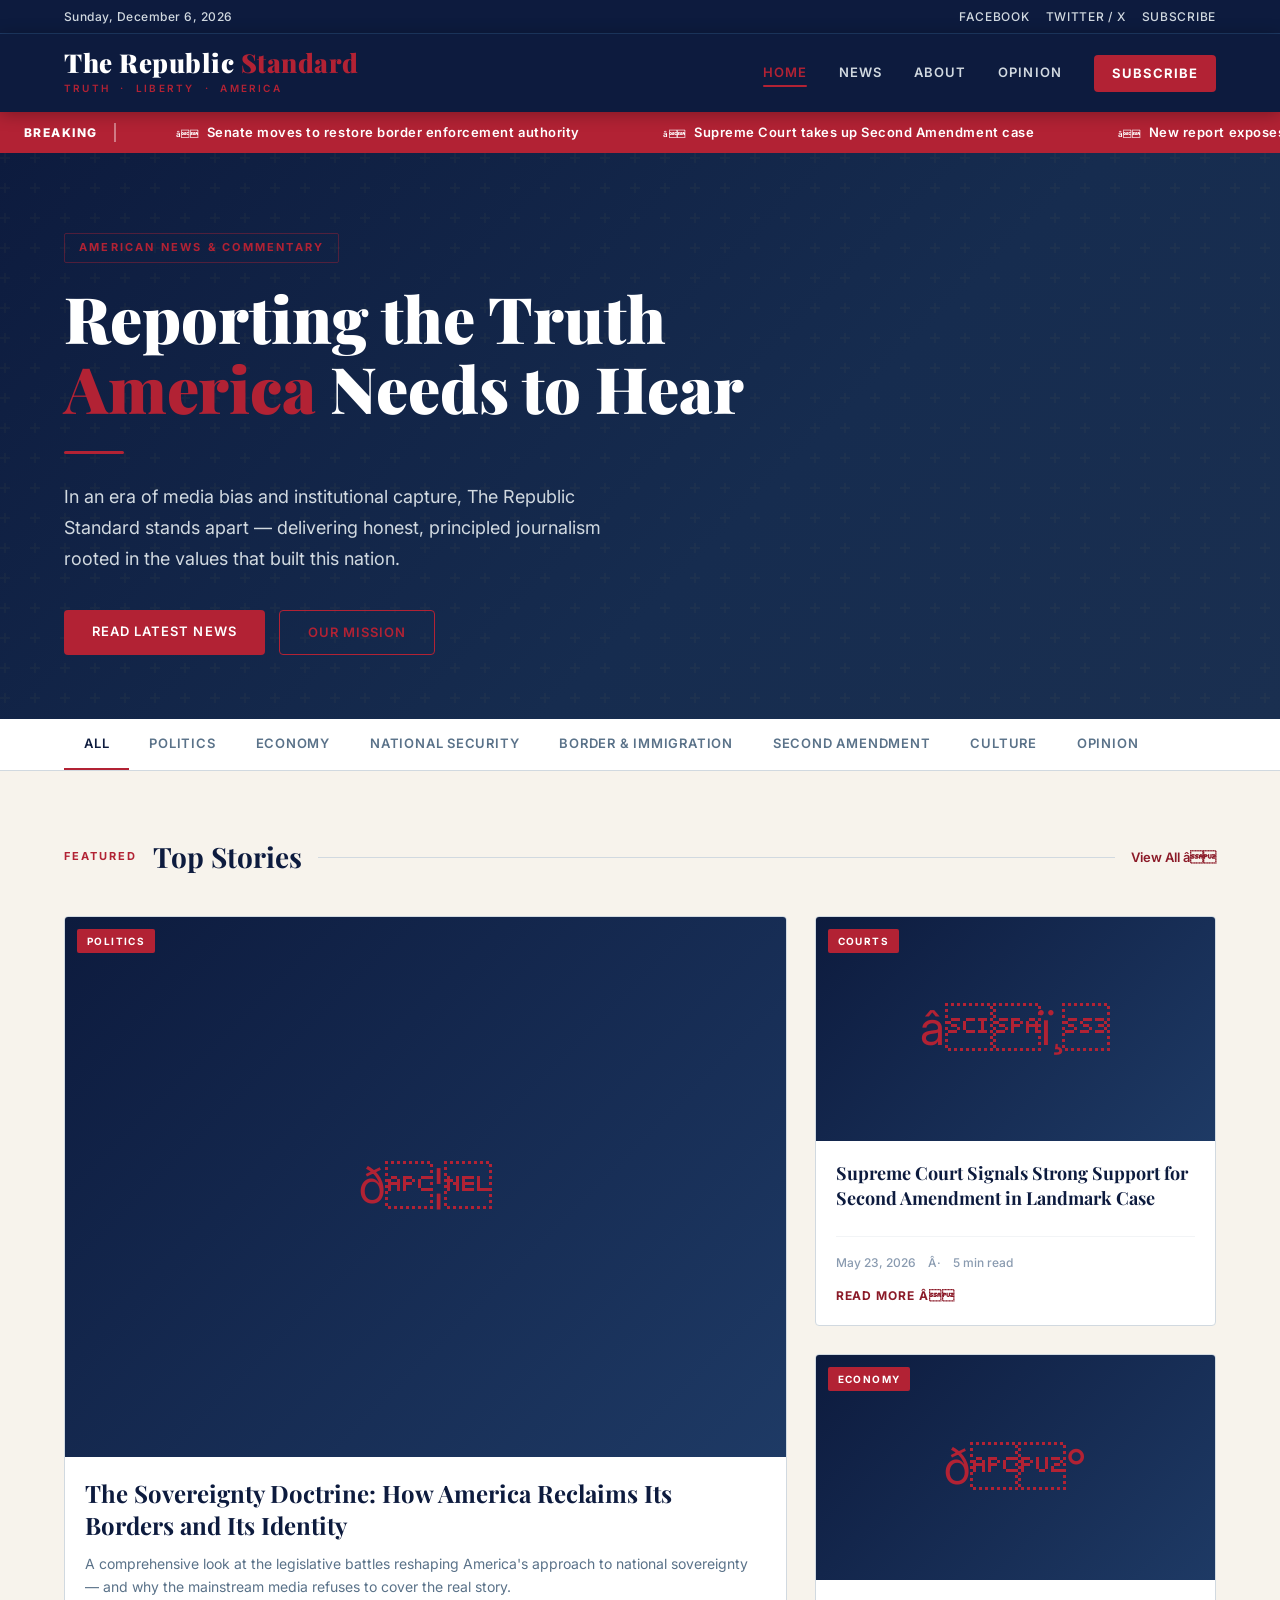
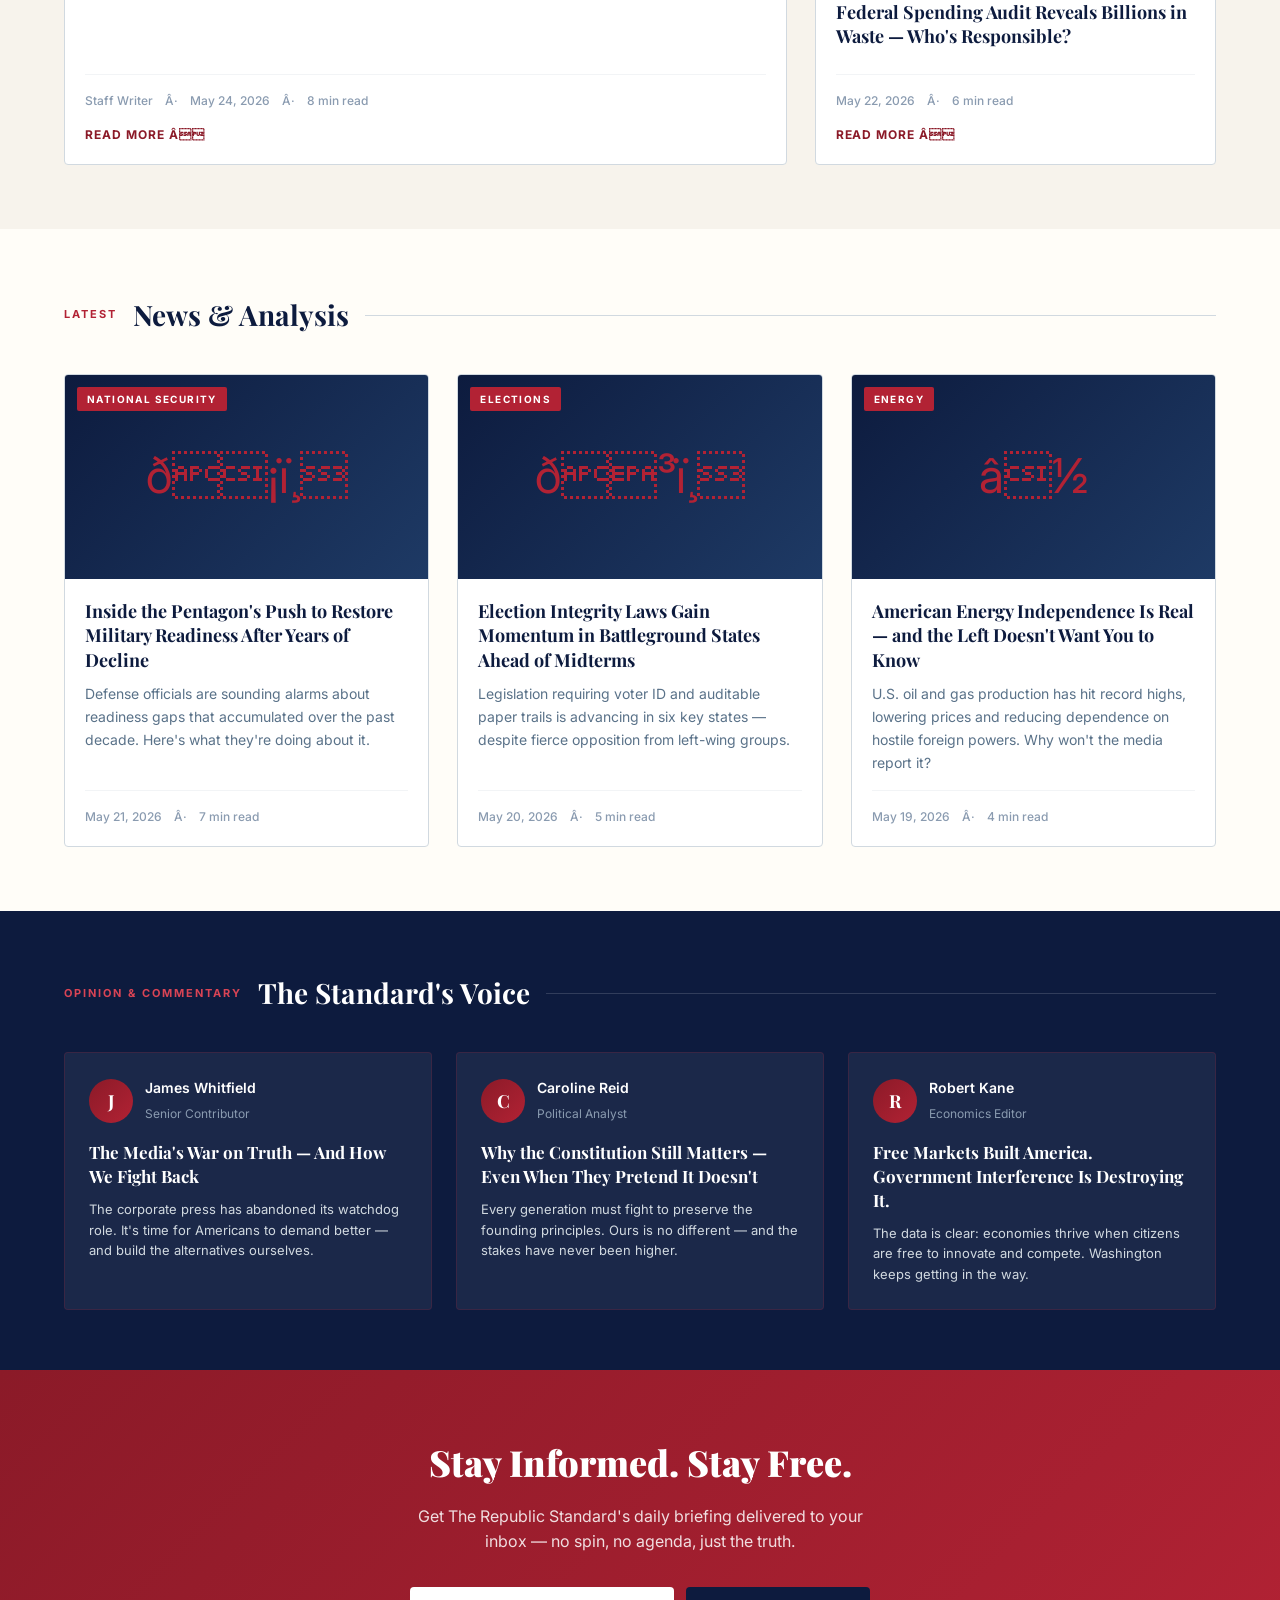
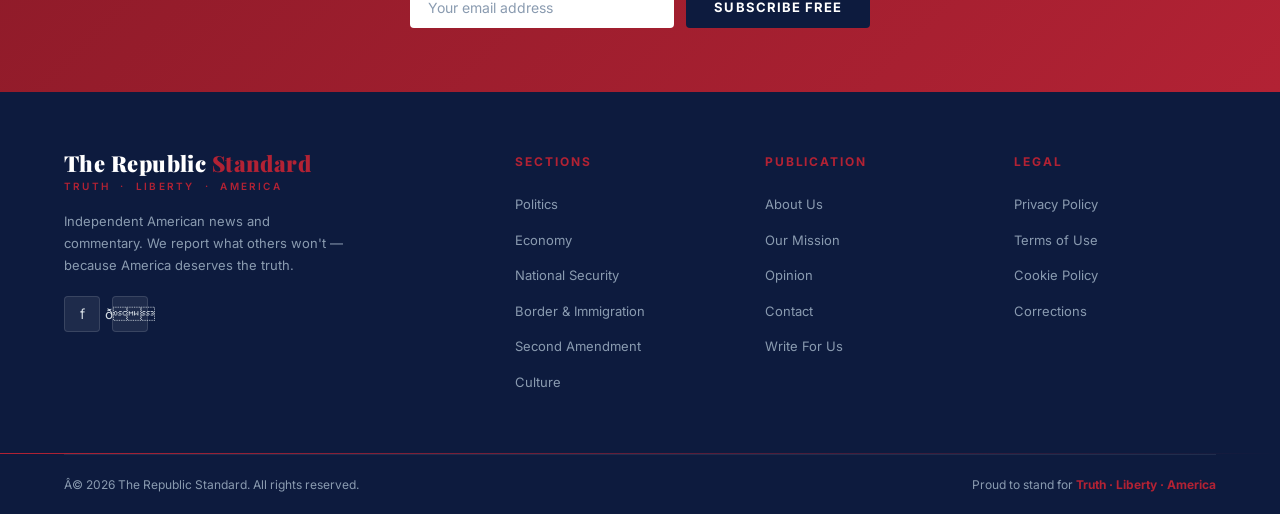
==== commit 53764442: "Fix character encoding: replace Unicode chars with HTML entities" ====
--- a/index.html
+++ b/index.html
@@ -3,7 +3,7 @@
 <head>
   <meta charset="UTF-8" />
   <meta name="viewport" content="width=device-width, initial-scale=1.0" />
-  <title>The Republic Standard â Truth. Liberty. America.</title>
+  <title>The Republic Standard &mdash; Truth. Liberty. America.</title>
   <meta name="description" content="The Republic Standard delivers bold, unapologetic American news and commentary. Reporting the truth America needs to hear." />
   <meta property="og:title" content="The Republic Standard" />
   <meta property="og:description" content="Truth. Liberty. America." />
@@ -31,7 +31,7 @@
     <div class="header-inner">
       <a href="index.html" class="logo">
         <span class="logo-name">The Republic <span>Standard</span></span>
-        <span class="logo-tagline">Truth &nbsp;Â·&nbsp; Liberty &nbsp;Â·&nbsp; America</span>
+        <span class="logo-tagline">Truth &nbsp;&middot;&nbsp; Liberty &nbsp;&middot;&nbsp; America</span>
       </a>
       <div class="hamburger" id="hamburger">
         <span></span><span></span><span></span>
@@ -72,7 +72,7 @@
       <h1>Reporting the Truth <em>America</em> Needs to Hear</h1>
       <div class="hero-divider"></div>
       <p class="hero-sub">
-        In an era of media bias and institutional capture, The Republic Standard stands apart â
+        In an era of media bias and institutional capture, The Republic Standard stands apart &mdash;
         delivering honest, principled journalism rooted in the values that built this nation.
       </p>
       <div class="hero-actions">
@@ -116,7 +116,7 @@
           </div>
           <div class="article-body">
             <h3 class="large">The Sovereignty Doctrine: How America Reclaims Its Borders and Its Identity</h3>
-            <p>A comprehensive look at the legislative battles reshaping America's approach to national sovereignty â and why the mainstream media refuses to cover the real story.</p>
+            <p>A comprehensive look at the legislative battles reshaping America's approach to national sovereignty &mdash; and why the mainstream media refuses to cover the real story.</p>
             <div class="article-meta">
               <span>Staff Writer</span>
               <span class="dot"></span>
@@ -151,7 +151,7 @@
             <span class="article-cat">Economy</span>
           </div>
           <div class="article-body">
-            <h3>Federal Spending Audit Reveals Billions in Waste â Who's Responsible?</h3>
+            <h3>Federal Spending Audit Reveals Billions in Waste &mdash; Who's Responsible?</h3>
             <div class="article-meta">
               <span>May 22, 2026</span>
               <span class="dot"></span>
@@ -195,7 +195,7 @@
           </div>
           <div class="article-body">
             <h3>Election Integrity Laws Gain Momentum in Battleground States Ahead of Midterms</h3>
-            <p>Legislation requiring voter ID and auditable paper trails is advancing in six key states â despite fierce opposition from left-wing groups.</p>
+            <p>Legislation requiring voter ID and auditable paper trails is advancing in six key states &mdash; despite fierce opposition from left-wing groups.</p>
             <div class="article-meta">
               <span>May 20, 2026</span>
               <span class="dot"></span>
@@ -209,7 +209,7 @@
             <span class="article-cat">Energy</span>
           </div>
           <div class="article-body">
-            <h3>American Energy Independence Is Real â and the Left Doesn't Want You to Know</h3>
+            <h3>American Energy Independence Is Real &mdash; and the Left Doesn't Want You to Know</h3>
             <p>U.S. oil and gas production has hit record highs, lowering prices and reducing dependence on hostile foreign powers. Why won't the media report it?</p>
             <div class="article-meta">
               <span>May 19, 2026</span>
@@ -239,8 +239,8 @@
               <span>Senior Contributor</span>
             </div>
           </div>
-          <h4>The Media's War on Truth â And How We Fight Back</h4>
-          <p>The corporate press has abandoned its watchdog role. It's time for Americans to demand better â and build the alternatives ourselves.</p>
+          <h4>The Media's War on Truth &mdash; And How We Fight Back</h4>
+          <p>The corporate press has abandoned its watchdog role. It's time for Americans to demand better &mdash; and build the alternatives ourselves.</p>
         </div>
         <div class="opinion-card">
           <div class="opinion-author">
@@ -250,8 +250,8 @@
               <span>Political Analyst</span>
             </div>
           </div>
-          <h4>Why the Constitution Still Matters â Even When They Pretend It Doesn't</h4>
-          <p>Every generation must fight to preserve the founding principles. Ours is no different â and the stakes have never been higher.</p>
+          <h4>Why the Constitution Still Matters &mdash; Even When They Pretend It Doesn't</h4>
+          <p>Every generation must fight to preserve the founding principles. Ours is no different &mdash; and the stakes have never been higher.</p>
         </div>
         <div class="opinion-card">
           <div class="opinion-author">
@@ -272,7 +272,7 @@
   <section class="newsletter">
     <div class="container">
       <h2>Stay Informed. Stay Free.</h2>
-      <p>Get The Republic Standard's daily briefing delivered to your inbox â no spin, no agenda, just the truth.</p>
+      <p>Get The Republic Standard's daily briefing delivered to your inbox &mdash; no spin, no agenda, just the truth.</p>
       <form class="newsletter-form" onsubmit="handleSubscribe(event)">
         <input type="email" placeholder="Your email address" required />
         <button type="submit">Subscribe Free</button>
@@ -287,9 +287,9 @@
         <div class="footer-brand">
           <a href="index.html" class="logo">
             <span class="logo-name">The Republic <span>Standard</span></span>
-            <span class="logo-tagline">Truth &nbsp;Â·&nbsp; Liberty &nbsp;Â·&nbsp; America</span>
+            <span class="logo-tagline">Truth &nbsp;&middot;&nbsp; Liberty &nbsp;&middot;&nbsp; America</span>
           </a>
-          <p>Independent American news and commentary. We report what others won't â because America deserves the truth.</p>
+          <p>Independent American news and commentary. We report what others won't &mdash; because America deserves the truth.</p>
           <div class="footer-social">
             <a href="https://www.facebook.com/TheRepublicStandard" target="_blank" rel="noopener" title="Facebook">f</a>
             <a href="https://twitter.com/RepublicStd" target="_blank" rel="noopener" title="Twitter/X">ð</a>
@@ -331,7 +331,7 @@
     <div class="container">
       <div class="footer-bottom">
         <span>Â© <span id="year"></span> The Republic Standard. All rights reserved.</span>
-        <span>Proud to stand for <strong style="color:var(--gold)">Truth Â· Liberty Â· America</strong></span>
+        <span>Proud to stand for <strong style="color:var(--gold)">Truth &middot; Liberty &middot; America</strong></span>
       </div>
     </div>
   </footer>
--- a/style.css
+++ b/style.css
@@ -9,9 +9,9 @@
   --navy:       #0D1B3E;
   --navy-mid:   #162C4F;
   --navy-light: #1E3A65;
-  --gold:       #C9A84C;
-  --gold-light: #E8C97A;
-  --gold-dark:  #9E7B2F;
+  --gold:       #B22234;
+  --gold-light: #D94455;
+  --gold-dark:  #8B1A28;
   --parchment:  #F7F3EC;
   --cream:      #FFFDF8;
   --white:      #FFFFFF;
@@ -76,7 +76,7 @@
 }
 .btn-primary {
   background: var(--gold);
-  color: var(--navy);
+  color: var(--white);
 }
 .btn-primary:hover { background: var(--gold-light); transform: translateY(-1px); box-shadow: var(--shadow); }
 .btn-outline {
@@ -84,7 +84,7 @@
   color: var(--gold);
   border: 1.5px solid var(--gold);
 }
-.btn-outline:hover { background: var(--gold); color: var(--navy); }
+.btn-outline:hover { background: var(--gold); color: var(--white); }
 .btn-white {
   background: var(--white);
   color: var(--navy);
@@ -181,7 +181,7 @@
 }
 .nav-cta {
   background: var(--gold) !important;
-  color: var(--navy) !important;
+  color: var(--white) !important;
   padding: 8px 18px;
   border-radius: var(--radius);
   font-weight: 700 !important;
@@ -213,7 +213,7 @@
   letter-spacing: 0.2em;
   text-transform: uppercase;
   color: var(--gold);
-  border: 1px solid rgba(201,168,76,0.4);
+  border: 1px solid rgba(178,34,52,0.4);
   padding: 5px 14px;
   border-radius: 2px;
   margin-bottom: 20px;
@@ -249,7 +249,7 @@
    ============================================================ */
 .ticker {
   background: var(--gold);
-  color: var(--navy);
+  color: var(--white);
   padding: 10px 0;
   overflow: hidden;
   white-space: nowrap;
@@ -262,8 +262,8 @@
   text-transform: uppercase;
   margin-right: 20px;
   padding: 0 16px 0 24px;
-  border-right: 2px solid var(--navy);
-  color: var(--navy);
+  border-right: 2px solid rgba(255,255,255,0.4);
+  color: var(--white);
 }
 .ticker-track {
   display: inline-block;
@@ -273,7 +273,7 @@
   letter-spacing: 0.04em;
 }
 .ticker-track span { margin: 0 40px; }
-.ticker-track span::before { content: 'â '; font-size: 8px; margin-right: 6px; }
+.ticker-track span::before { content: 'â '; font-size: 8px; margin-right: 6px; }
 @keyframes ticker-scroll {
   0%   { transform: translateX(0); }
   100% { transform: translateX(-50%); }
@@ -311,7 +311,7 @@
   grid-template-columns: 1.8fr 1fr;
   gap: 28px;
 }
- .articles-grid.featured-grid .featured-main {
+.articles-grid.featured-grid .featured-main {
   grid-row: span 2;
 }
 
@@ -324,7 +324,6 @@
   display: flex;
   flex-direction: column;
 }
-
 .article-card:hover { box-shadow: var(--shadow-lg); transform: translateY(-2px); }
 
 .article-img {
@@ -348,7 +347,7 @@
   position: absolute;
   top: 12px; left: 12px;
   background: var(--gold);
-  color: var(--navy);
+  color: var(--white);
   font-size: 10px;
   font-weight: 700;
   letter-spacing: 0.14em;
@@ -401,7 +400,7 @@
 
 /* ============================================================
    OPINION / COLUMN STRIP
-5 ============================================================ */
+   ============================================================ */
 .opinion-strip {
   background: var(--navy);
   padding: 60px 0;
@@ -417,7 +416,7 @@
 }
 .opinion-card {
   background: rgba(255,255,255,0.06);
-  border: 1px solid rgba(201,168,76,0.2);
+  border: 1px solid rgba(178,34,52,0.2);
   border-radius: var(--radius);
   padding: 24px;
   transition: background 0.2s;
@@ -439,7 +438,7 @@
   font-family: var(--font-serif);
   font-size: 18px;
   font-weight: 700;
-  color: var(--navy);
+  color: var(--white);
   flex-shrink: 0;
 }
 .author-info strong {
@@ -474,12 +473,12 @@
   font-family: var(--font-serif);
   font-size: 36px;
   font-weight: 900;
-  color: var(--navy);
+  color: var(--white);
   margin-bottom: 12px;
 }
 .newsletter p {
   font-size: 16px;
-  color: var(--navy-mid);
+  color: rgba(255,255,255,0.85);
   margin-bottom: 32px;
   max-width: 480px;
   margin-left: auto;
@@ -593,8 +592,8 @@
 .value-item:last-child { border-bottom: none; margin-bottom: 0; padding-bottom: 0; }
 .value-icon {
   width: 40px; height: 40px;
-  background: rgba(201,168,76,0.15);
-  border: 1px solid rgba(201,168,76,0.3);
+  background: rgba(178,34,52,0.15);
+  border: 1px solid rgba(178,34,52,0.3);
   border-radius: var(--radius);
   display: flex;
   align-items: center;
@@ -656,7 +655,7 @@
   padding-right: 24px;
 }
 .blog-list { display: flex; flex-direction: column; gap: 28px; }
-.blog-card {
+blog-card {
   background: var(--white);
   border: 1px solid var(--gray-300);
   border-radius: var(--radius);
@@ -665,6 +664,15 @@
   overflow: hidden;
   transition: box-shadow 0.25s, transform 0.25s;
 }
+.blog-card {
+  background: var(--white);
+  border: 1px solid var(--gray-300);
+  border-radius: var(--radius);
+  display: grid;
+  grid-template-columns: 240px 1fr;
+  overflow: hidden;
+  transition: box-shadow 0.25s, transform 0.25s;
+}
 .blog-card:hover { box-shadow: var(--shadow-lg); transform: translateY(-2px); }
 .blog-card-img {
   background: var(--navy);
@@ -691,6 +699,12 @@
   color: var(--navy);
   line-height: 1.3;
   margin-bottom: 10px;
+}
+blog-card-body p {
+  font-size: 14px;
+  color: var(--text-light);
+  line-height: 1.65;
+  margin-bottom: 16px;
 }
 .blog-card-body p {
   font-size: 14px;
@@ -698,6 +712,7 @@
   line-height: 1.65;
   margin-bottom: 16px;
 }
+blog-card-meta { font-size: 12px; color: var(--gray-500); display: flex; gap: 12px; flex-wrap: wrap; }
 .blog-card-meta { font-size: 12px; color: var(--gray-500); display: flex; gap: 12px; flex-wrap: wrap; }
 
 /* Sidebar */
@@ -744,7 +759,7 @@
   width: 100%;
   padding: 10px 14px;
   background: rgba(255,255,255,0.1);
-  border: 1px solid rgba(201,168,76,0.3);
+  border: 1px solid rgba(178,34,52,0.3);
   border-radius: var(--radius);
   color: var(--white);
   font-size: 13px;
@@ -759,7 +774,7 @@
   background: var(--gold);
   border: none;
   border-radius: var(--radius);
-  color: var(--navy);
+  color: var(--white);
   font-size: 12px;
   font-weight: 700;
   letter-spacing: 0.1em;
@@ -803,7 +818,7 @@
   color: var(--gray-300);
   transition: all 0.2s;
 }
-.footer-social a:hover { background: var(--gold); color: var(--navy); border-color: var(--gold); }
+.footer-social a:hover { background: var(--gold); color: var(--white); border-color: var(--gold); }
 
 .footer-col h4 {
   font-size: 12px;
@@ -830,8 +845,7 @@
   font-size: 12px;
   color: var(--gray-500);
 }
-.footer-bottom a { color: var(--gray-500); transition: color 0.2s;
-}
+.footer-bottom a { color: var(--gray-500); transition: color 0.2s; }
 .footer-bottom a:hover { color: var(--gold); }
 
 /* ============================================================
@@ -842,7 +856,7 @@
   border-bottom: 1px solid var(--gray-300);
   overflow-x: auto;
 }
- .cat-tabs-inner {
+.cat-tabs-inner {
   display: flex;
   gap: 0;
   max-width: var(--max-w);
@@ -886,5 +900,5 @@
   nav.open { display: flex; flex-direction: column; gap: 16px; width: 100%; padding: 16px 0; }
   .hamburger { display: flex; }
   .newsletter-form { flex-direction: column; }
-  top-bar .container { flex-direction: column; gap: 6px; }
-}
+  .top-bar .container { flex-direction: column; gap: 6px; }
+}
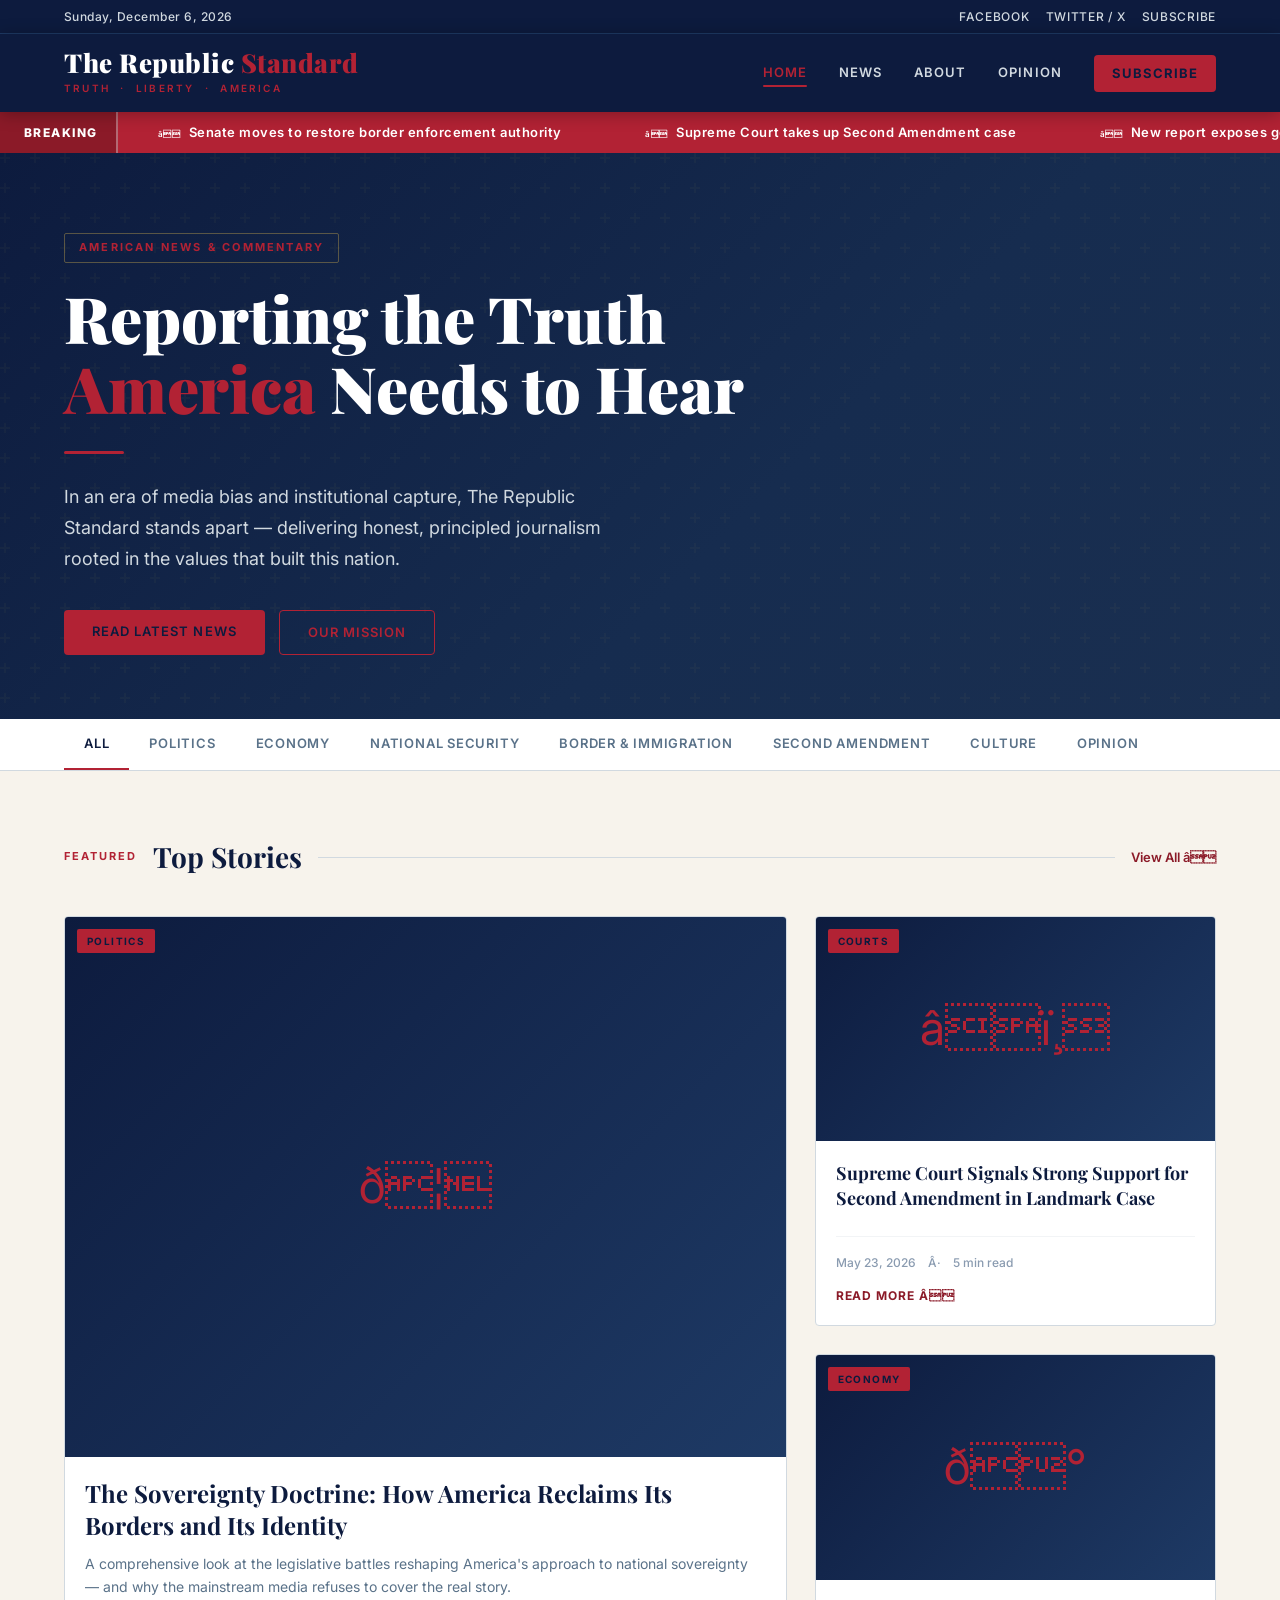
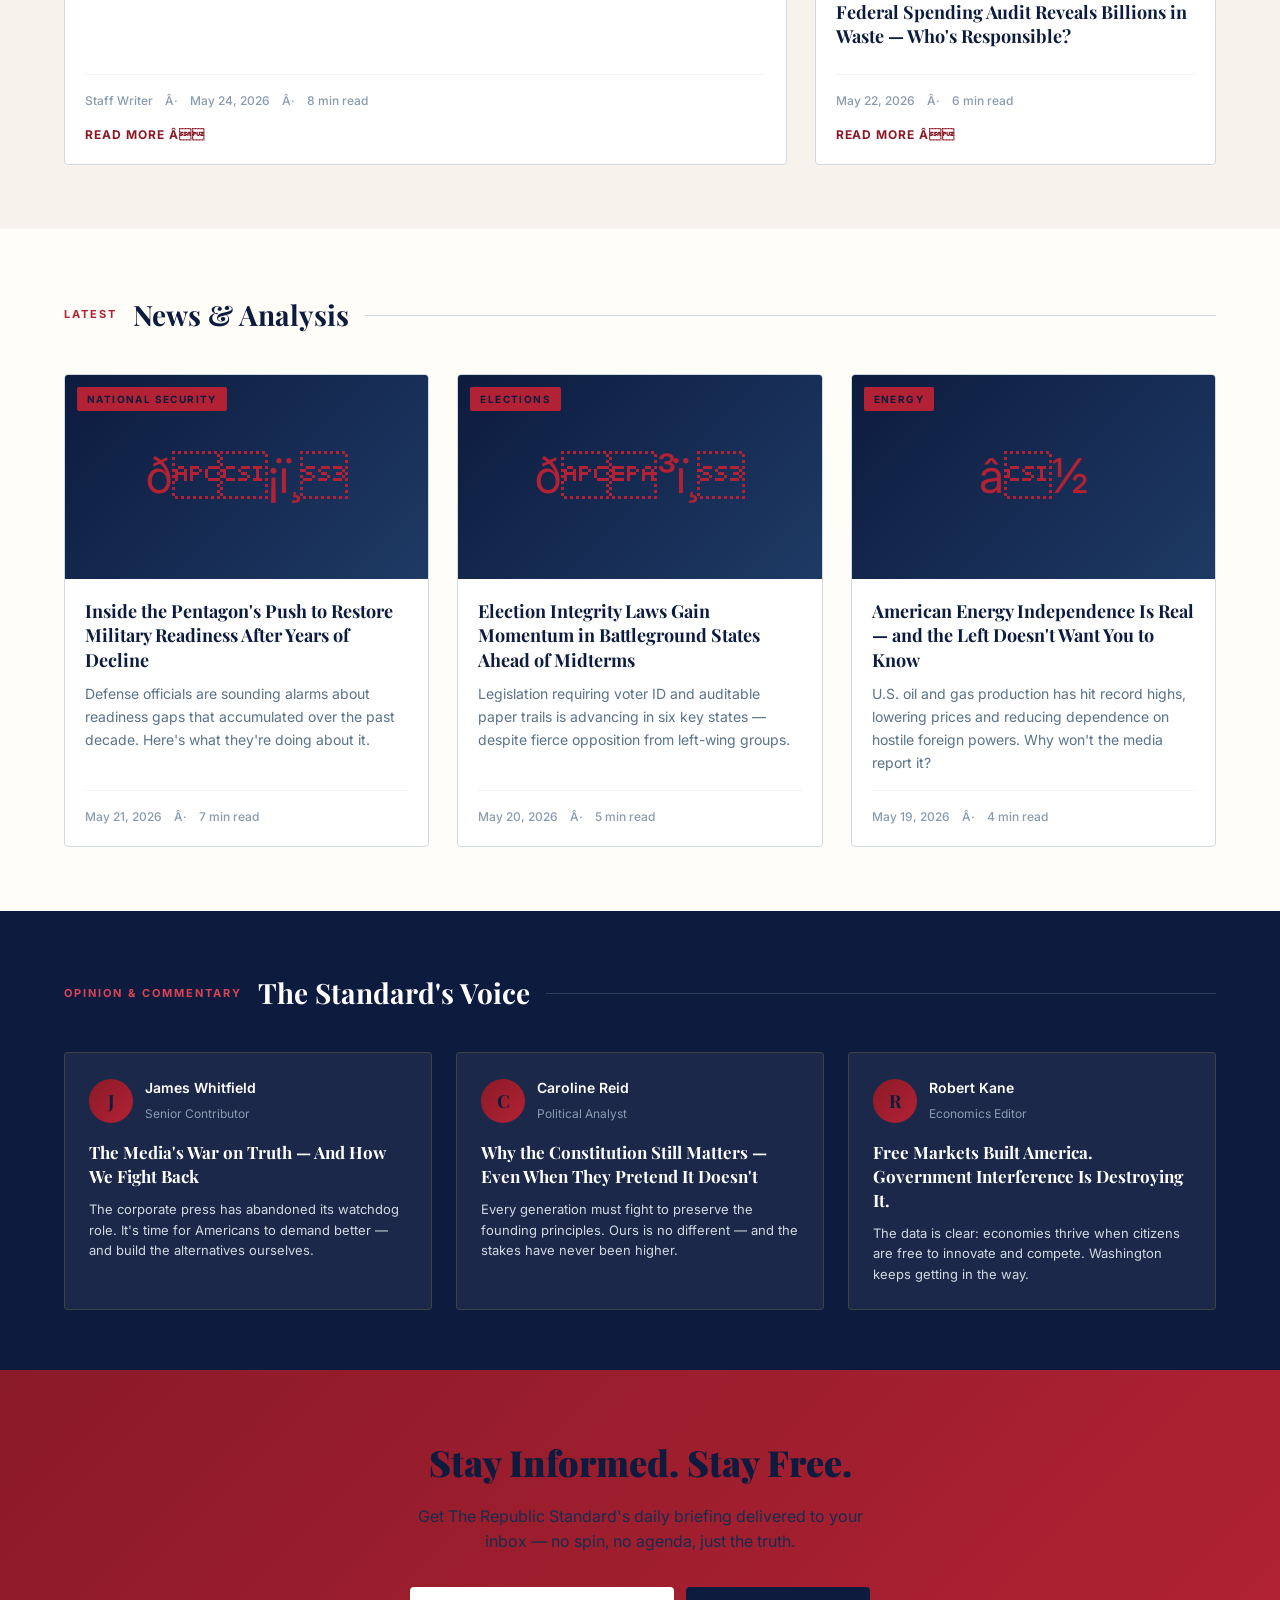
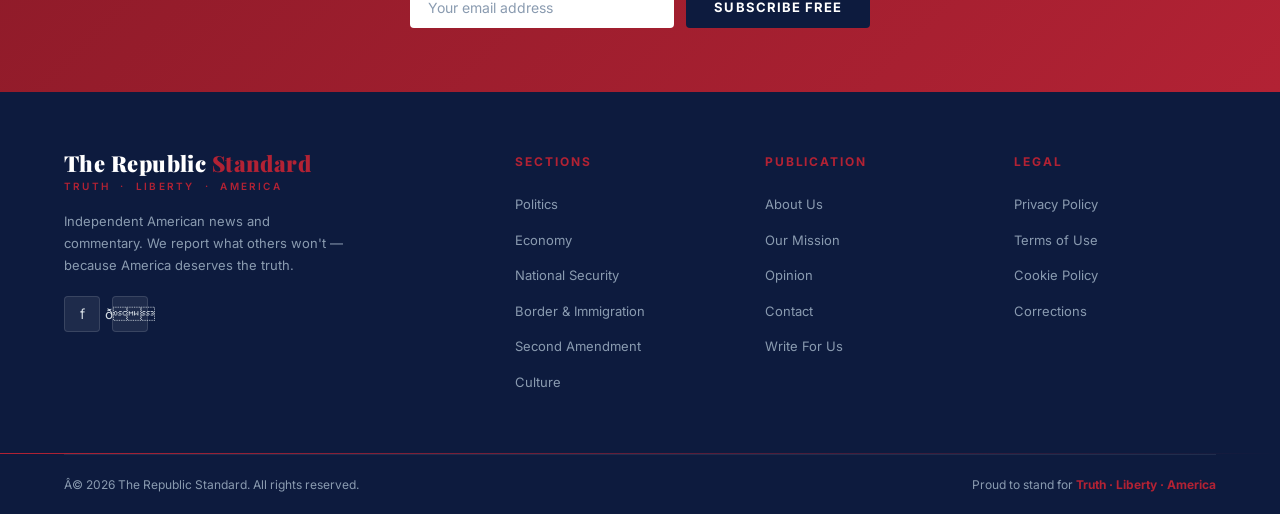
==== commit 92db9250: "Fix ticker: add ticker-wrap HTML structure for scroll isolation" ====
--- a/index.html
+++ b/index.html
@@ -48,8 +48,8 @@
 
   <!-- BREAKING TICKER -->
   <div class="ticker">
-    <div style="display:flex;align-items:center;overflow:hidden;">
-      <span class="ticker-label">Breaking</span>
+    <span class="ticker-label">Breaking</span>
+    <div class="ticker-wrap">
       <div class="ticker-track" id="tickerTrack">
         <span>Senate moves to restore border enforcement authority</span>
         <span>Supreme Court takes up Second Amendment case</span>
--- a/style.css
+++ b/style.css
@@ -76,7 +76,7 @@
 }
 .btn-primary {
   background: var(--gold);
-  color: var(--white);
+  color: var(--navy);
 }
 .btn-primary:hover { background: var(--gold-light); transform: translateY(-1px); box-shadow: var(--shadow); }
 .btn-outline {
@@ -84,7 +84,7 @@
   color: var(--gold);
   border: 1.5px solid var(--gold);
 }
-.btn-outline:hover { background: var(--gold); color: var(--white); }
+.btn-outline:hover { background: var(--gold); color: var(--navy); }
 .btn-white {
   background: var(--white);
   color: var(--navy);
@@ -181,7 +181,7 @@
 }
 .nav-cta {
   background: var(--gold) !important;
-  color: var(--white) !important;
+  color: var(--navy) !important;
   padding: 8px 18px;
   border-radius: var(--radius);
   font-weight: 700 !important;
@@ -213,7 +213,7 @@
   letter-spacing: 0.2em;
   text-transform: uppercase;
   color: var(--gold);
-  border: 1px solid rgba(178,34,52,0.4);
+  border: 1px solid rgba(201,168,76,0.4);
   padding: 5px 14px;
   border-radius: 2px;
   margin-bottom: 20px;
@@ -250,20 +250,30 @@
 .ticker {
   background: var(--gold);
   color: var(--white);
-  padding: 10px 0;
+  display: flex;
+  align-items: stretch;
   overflow: hidden;
   white-space: nowrap;
 }
 .ticker-label {
-  display: inline-block;
+  flex-shrink: 0;
+  display: flex;
+  align-items: center;
   font-weight: 800;
   font-size: 12px;
   letter-spacing: 0.12em;
   text-transform: uppercase;
-  margin-right: 20px;
-  padding: 0 16px 0 24px;
-  border-right: 2px solid rgba(255,255,255,0.4);
-  color: var(--white);
+  padding: 10px 18px 10px 24px;
+  border-right: 2px solid rgba(255,255,255,0.35);
+  color: var(--white);
+  background: var(--gold-dark);
+  z-index: 2;
+}
+.ticker-wrap {
+  flex: 1;
+  overflow: hidden;
+  display: flex;
+  align-items: center;
 }
 .ticker-track {
   display: inline-block;
@@ -271,9 +281,11 @@
   font-size: 13px;
   font-weight: 600;
   letter-spacing: 0.04em;
+  white-space: nowrap;
+  padding: 10px 0;
 }
 .ticker-track span { margin: 0 40px; }
-.ticker-track span::before { content: 'â '; font-size: 8px; margin-right: 6px; }
+.ticker-track span::before { content: 'â '; font-size: 8px; margin-right: 6px; }
 @keyframes ticker-scroll {
   0%   { transform: translateX(0); }
   100% { transform: translateX(-50%); }
@@ -347,7 +359,7 @@
   position: absolute;
   top: 12px; left: 12px;
   background: var(--gold);
-  color: var(--white);
+  color: var(--navy);
   font-size: 10px;
   font-weight: 700;
   letter-spacing: 0.14em;
@@ -416,7 +428,7 @@
 }
 .opinion-card {
   background: rgba(255,255,255,0.06);
-  border: 1px solid rgba(178,34,52,0.2);
+  border: 1px solid rgba(201,168,76,0.2);
   border-radius: var(--radius);
   padding: 24px;
   transition: background 0.2s;
@@ -438,7 +450,7 @@
   font-family: var(--font-serif);
   font-size: 18px;
   font-weight: 700;
-  color: var(--white);
+  color: var(--navy);
   flex-shrink: 0;
 }
 .author-info strong {
@@ -473,12 +485,12 @@
   font-family: var(--font-serif);
   font-size: 36px;
   font-weight: 900;
-  color: var(--white);
+  color: var(--navy);
   margin-bottom: 12px;
 }
 .newsletter p {
   font-size: 16px;
-  color: rgba(255,255,255,0.85);
+  color: var(--navy-mid);
   margin-bottom: 32px;
   max-width: 480px;
   margin-left: auto;
@@ -592,8 +604,8 @@
 .value-item:last-child { border-bottom: none; margin-bottom: 0; padding-bottom: 0; }
 .value-icon {
   width: 40px; height: 40px;
-  background: rgba(178,34,52,0.15);
-  border: 1px solid rgba(178,34,52,0.3);
+  background: rgba(201,168,76,0.15);
+  border: 1px solid rgba(201,168,76,0.3);
   border-radius: var(--radius);
   display: flex;
   align-items: center;
@@ -655,7 +667,7 @@
   padding-right: 24px;
 }
 .blog-list { display: flex; flex-direction: column; gap: 28px; }
-blog-card {
+.blog-card {
   background: var(--white);
   border: 1px solid var(--gray-300);
   border-radius: var(--radius);
@@ -664,15 +676,6 @@
   overflow: hidden;
   transition: box-shadow 0.25s, transform 0.25s;
 }
-.blog-card {
-  background: var(--white);
-  border: 1px solid var(--gray-300);
-  border-radius: var(--radius);
-  display: grid;
-  grid-template-columns: 240px 1fr;
-  overflow: hidden;
-  transition: box-shadow 0.25s, transform 0.25s;
-}
 .blog-card:hover { box-shadow: var(--shadow-lg); transform: translateY(-2px); }
 .blog-card-img {
   background: var(--navy);
@@ -699,12 +702,6 @@
   color: var(--navy);
   line-height: 1.3;
   margin-bottom: 10px;
-}
-blog-card-body p {
-  font-size: 14px;
-  color: var(--text-light);
-  line-height: 1.65;
-  margin-bottom: 16px;
 }
 .blog-card-body p {
   font-size: 14px;
@@ -712,7 +709,6 @@
   line-height: 1.65;
   margin-bottom: 16px;
 }
-blog-card-meta { font-size: 12px; color: var(--gray-500); display: flex; gap: 12px; flex-wrap: wrap; }
 .blog-card-meta { font-size: 12px; color: var(--gray-500); display: flex; gap: 12px; flex-wrap: wrap; }
 
 /* Sidebar */
@@ -759,7 +755,7 @@
   width: 100%;
   padding: 10px 14px;
   background: rgba(255,255,255,0.1);
-  border: 1px solid rgba(178,34,52,0.3);
+  border: 1px solid rgba(201,168,76,0.3);
   border-radius: var(--radius);
   color: var(--white);
   font-size: 13px;
@@ -774,7 +770,7 @@
   background: var(--gold);
   border: none;
   border-radius: var(--radius);
-  color: var(--white);
+  color: var(--navy);
   font-size: 12px;
   font-weight: 700;
   letter-spacing: 0.1em;
@@ -818,7 +814,7 @@
   color: var(--gray-300);
   transition: all 0.2s;
 }
-.footer-social a:hover { background: var(--gold); color: var(--white); border-color: var(--gold); }
+.footer-social a:hover { background: var(--gold); color: var(--navy); border-color: var(--gold); }
 
 .footer-col h4 {
   font-size: 12px;
